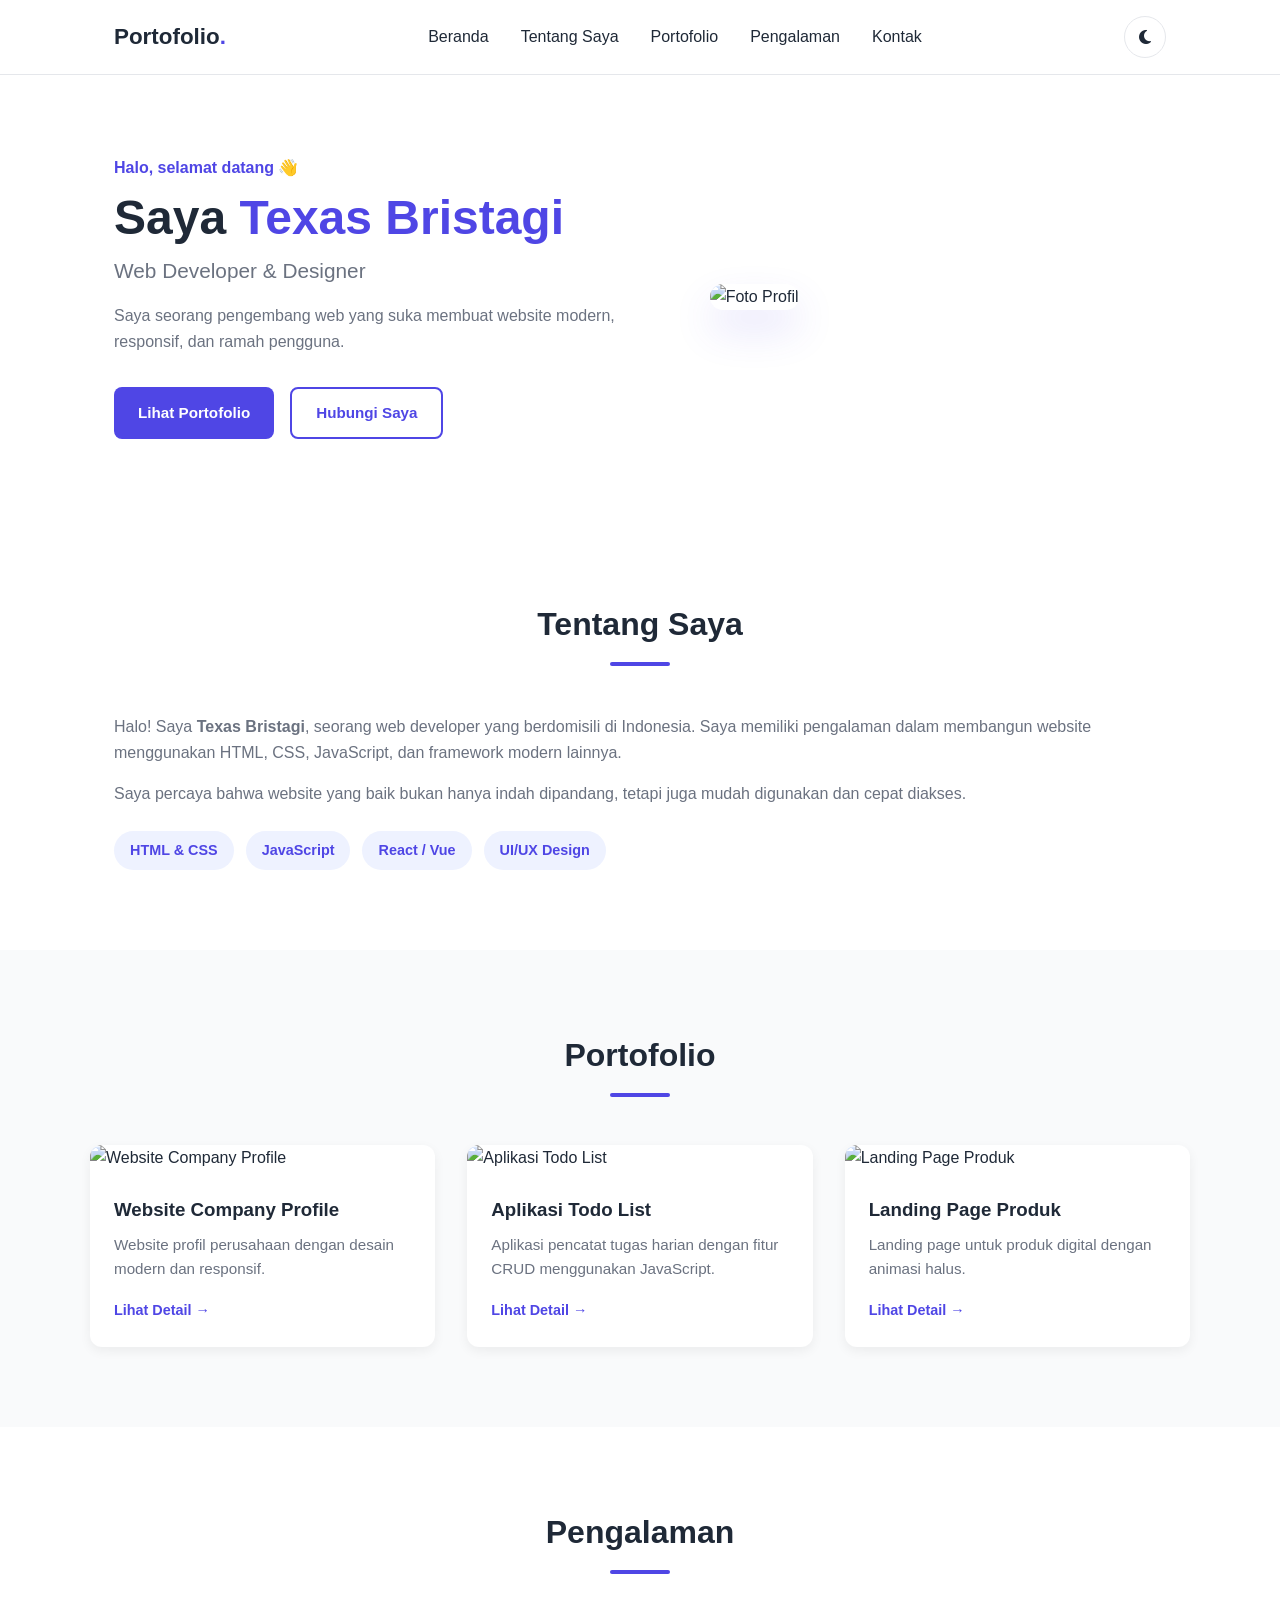
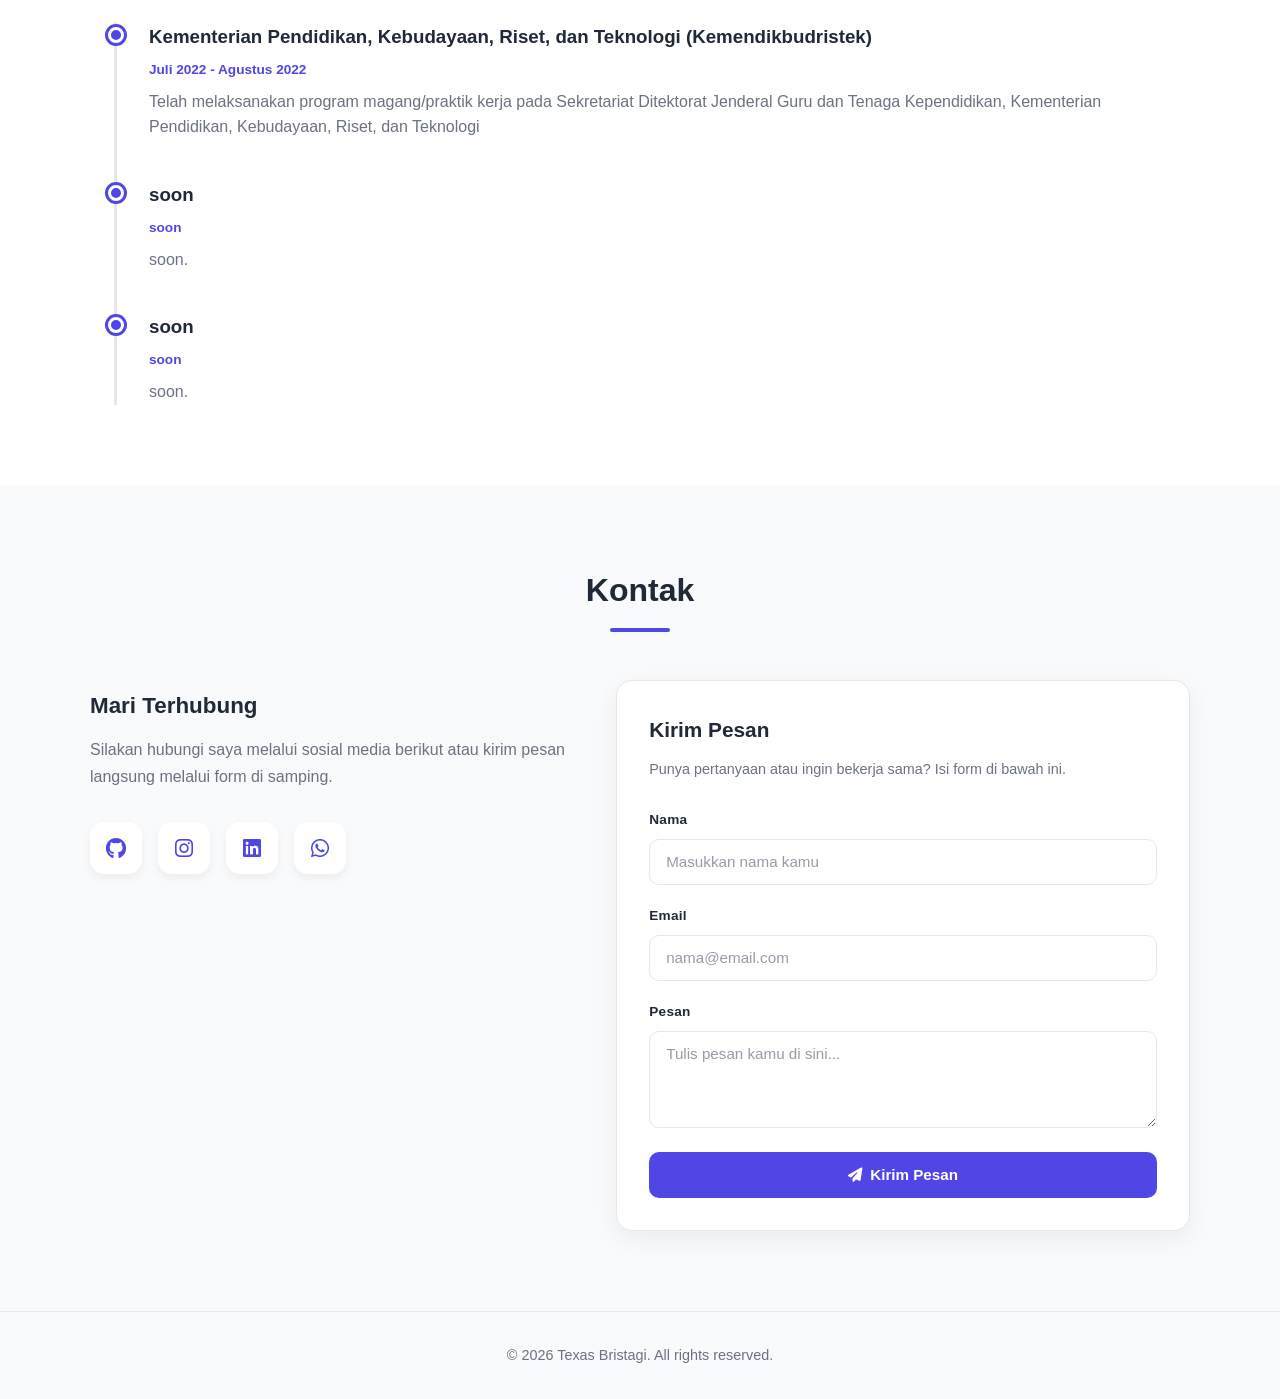
==== index.html @ 82a9ba6b "Add files via upload" ====
<!DOCTYPE html>
<html lang="id">
<head>
  <meta charset="UTF-8" />
  <meta name="viewport" content="width=device-width, initial-scale=1.0, maximum-scale=5.0" />
  <meta name="theme-color" content="#4f46e5" />
  <meta name="description" content="Portofolio pribadi - Web Developer & Designer" />
  <meta name="author" content="Texas Bristagi" />

  <!-- Paksa scroll ke atas sebelum halaman dirender -->
  <script>
    if ('scrollRestoration' in history) {
      history.scrollRestoration = 'manual';
    }
    window.scrollTo(0, 0);
  </script>

  <title>Portofolio | Texas Bristagi</title>
  <link rel="stylesheet" href="style.css" />
  <link rel="stylesheet" href="https://cdnjs.cloudflare.com/ajax/libs/font-awesome/6.4.0/css/all.min.css" />
</head>

  <!-- ============================================
       STYLESHEET & ICONS
       ============================================ -->
  <link rel="stylesheet" href="style.css" />
  <link rel="stylesheet" href="https://cdnjs.cloudflare.com/ajax/libs/font-awesome/6.4.0/css/all.min.css" />
</head>

<body>

  <!-- ============================================
       NAVBAR
       ============================================ -->
  <header>
    <nav class="navbar">
      <div class="logo">Portofolio<span>.</span></div>

      <ul class="nav-links" id="navLinks">
        <li><a href="#beranda">Beranda</a></li>
        <li><a href="#tentang">Tentang Saya</a></li>
        <li><a href="#portofolio">Portofolio</a></li>
        <li><a href="#pengalaman">Pengalaman</a></li>
        <li><a href="#kontak">Kontak</a></li>
      </ul>

      <div class="nav-actions">
        <button id="themeToggle" class="theme-toggle" aria-label="Ubah tema">
          <i class="fas fa-moon"></i>
        </button>
        <div class="menu-toggle" id="menuToggle" aria-label="Buka menu">
          <i class="fas fa-bars"></i>
        </div>
      </div>
    </nav>
  </header>

  <!-- Overlay untuk menu mobile -->
  <div class="menu-overlay" id="menuOverlay"></div>

  <!-- ============================================
       BERANDA / HERO
       ============================================ -->
  <section id="beranda" class="hero">
    <div class="hero-content">
      <p class="greet">Halo, selamat datang 👋</p>
      <h1>Saya <span>Texas Bristagi</span></h1>
      <h2>Web Developer & Designer</h2>
      <p class="desc">
        Saya seorang pengembang web yang suka membuat website modern, responsif, dan ramah pengguna.
      </p>
      <div class="hero-btns">
        <a href="#portofolio" class="btn primary">Lihat Portofolio</a>
        <a href="#kontak" class="btn outline">Hubungi Saya</a>
      </div>
    </div>

    <div class="hero-img">
      <img src="https://via.placeholder.com/350" alt="Foto Profil" />
    </div>
  </section>

  <!-- ============================================
       TENTANG SAYA
       ============================================ -->
  <section id="tentang" class="section">
    <h2 class="section-title">Tentang Saya</h2>

    <div class="about">
      <div class="about-text">
        <p>
          Halo! Saya <strong>Texas Bristagi</strong>, seorang web developer yang berdomisili di Indonesia.
          Saya memiliki pengalaman dalam membangun website menggunakan HTML, CSS, JavaScript,
          dan framework modern lainnya.
        </p>
        <p>
          Saya percaya bahwa website yang baik bukan hanya indah dipandang, tetapi juga
          mudah digunakan dan cepat diakses.
        </p>

        <ul class="skills">
          <li>HTML & CSS</li>
          <li>JavaScript</li>
          <li>React / Vue</li>
          <li>UI/UX Design</li>
        </ul>
      </div>
    </div>
  </section>

  <!-- ============================================
       PORTOFOLIO
       ============================================ -->
  <section id="portofolio" class="section alt-bg">
    <h2 class="section-title">Portofolio</h2>

    <div class="grid">
      <!-- Project 1 -->
      <div class="card">
        <img src="https://via.placeholder.com/400x220" alt="Website Company Profile" />
        <div class="card-body">
          <h3>Website Company Profile</h3>
          <p>Website profil perusahaan dengan desain modern dan responsif.</p>
          <a href="#" class="card-link">Lihat Detail →</a>
        </div>
      </div>

      <!-- Project 2 -->
      <div class="card">
        <img src="https://via.placeholder.com/400x220" alt="Aplikasi Todo List" />
        <div class="card-body">
          <h3>Aplikasi Todo List</h3>
          <p>Aplikasi pencatat tugas harian dengan fitur CRUD menggunakan JavaScript.</p>
          <a href="#" class="card-link">Lihat Detail →</a>
        </div>
      </div>

      <!-- Project 3 -->
      <div class="card">
        <img src="https://via.placeholder.com/400x220" alt="Landing Page Produk" />
        <div class="card-body">
          <h3>Landing Page Produk</h3>
          <p>Landing page untuk produk digital dengan animasi halus.</p>
          <a href="#" class="card-link">Lihat Detail →</a>
        </div>
      </div>
    </div>
  </section>

  <!-- ============================================
       PENGALAMAN
       ============================================ -->
  <section id="pengalaman" class="section">
    <h2 class="section-title">Pengalaman</h2>

    <div class="timeline">
      <!-- Item 1 -->
      <div class="timeline-item">
        <div class="timeline-dot"></div>
        <div class="timeline-content">
          <h3>Kementerian Pendidikan, Kebudayaan, Riset, dan Teknologi (Kemendikbudristek)</h3>
          <span class="date">Juli 2022 - Agustus 2022</span>
          <p>Telah melaksanakan program magang/praktik kerja pada Sekretariat Ditektorat Jenderal Guru dan Tenaga Kependidikan, 
            Kementerian Pendidikan, Kebudayaan, Riset, dan Teknologi</p>
        </div>
      </div>

      <!-- Item 2 -->
      <div class="timeline-item">
        <div class="timeline-dot"></div>
        <div class="timeline-content">
          <h3>soon</h3>
          <span class="date">soon</span>
          <p>soon.</p>
        </div>
      </div>

      <!-- Item 3 -->
      <div class="timeline-item">
        <div class="timeline-dot"></div>
        <div class="timeline-content">
          <h3>soon</h3>
          <span class="date">soon</span>
          <p>soon.</p>
        </div>
      </div>
    </div>
  </section>

  <!-- ============================================
       KONTAK
       ============================================ -->
  <section id="kontak" class="section alt-bg">
    <h2 class="section-title">Kontak</h2>

    <div class="contact-wrapper">
      <!-- Info Sosial Media -->
      <div class="contact-info">
        <h3 class="contact-subtitle">Mari Terhubung</h3>
        <p class="contact-desc">
          Silakan hubungi saya melalui sosial media berikut atau kirim pesan langsung
          melalui form di samping.
        </p>

        <div class="socials">
          <!-- GitHub -->
          <a href="https://github.com/texasbristagi"
             target="_blank"
             rel="noopener noreferrer"
             aria-label="GitHub"
             data-tooltip="GitHub">
            <i class="fab fa-github"></i>
          </a>

          <!-- Instagram -->
          <a href="https://instagram.com/texasbrstgi"
             target="_blank"
             rel="noopener noreferrer"
             aria-label="Instagram"
             data-tooltip="Instagram">
            <i class="fab fa-instagram"></i>
          </a>

          <!-- LinkedIn -->
          <a href="https://linkedin.com/in/texas bristagi"
             target="_blank"
             rel="noopener noreferrer"
             aria-label="LinkedIn"
             data-tooltip="LinkedIn">
            <i class="fab fa-linkedin"></i>
          </a>

          <!-- WhatsApp -->
          <a href="https://wa.me/6281517182024"
             target="_blank"
             rel="noopener noreferrer"
             aria-label="WhatsApp"
             data-tooltip="WhatsApp">
            <i class="fab fa-whatsapp"></i>
          </a>
        </div>
      </div>

      <!-- Form Kirim Pesan -->
      <form class="contact-form" onsubmit="return kirimPesan(event)">
        <h3 class="form-title">Kirim Pesan</h3>
        <p class="form-desc">Punya pertanyaan atau ingin bekerja sama? Isi form di bawah ini.</p>

        <div class="form-group">
          <label for="nama">Nama</label>
          <input type="text" id="nama" placeholder="Masukkan nama kamu" required />
        </div>

        <div class="form-group">
          <label for="email">Email</label>
          <input type="email" id="email" placeholder="nama@email.com" required />
        </div>

        <div class="form-group">
          <label for="pesan">Pesan</label>
          <textarea id="pesan" rows="4" placeholder="Tulis pesan kamu di sini..." required></textarea>
        </div>

        <button type="submit" class="btn primary btn-submit">
          <i class="fas fa-paper-plane"></i> Kirim Pesan
        </button>
      </form>
    </div>
  </section>

  <!-- ============================================
       FOOTER
       ============================================ -->
  <footer>
    <p>© <span id="year"></span> Texas Bristagi. All rights reserved.</p>
  </footer>

  <!-- ============================================
       SCRIPT
       ============================================ -->
  <script src="script.js"></script>

</body>
</html>
---- style.css ----
/* ============================================
   RESET & VARIABLES
   ============================================ */
* {
  margin: 0;
  padding: 0;
  box-sizing: border-box;
  font-family: 'Segoe UI', Tahoma, sans-serif;
}

/* === Light Mode (Default) === */
:root {
  --primary: #4f46e5;
  --primary-dark: #4338ca;
  --text: #1f2937;
  --text-light: #6b7280;
  --bg: #ffffff;
  --bg-alt: #f9fafb;
  --card-bg: #ffffff;
  --border: #e5e7eb;
  --shadow: rgba(0, 0, 0, 0.06);
  --navbar-bg: rgba(255, 255, 255, 0.95);
  --skill-bg: #eef2ff;
}

/* === Dark Mode === */
body.dark {
  --primary: #818cf8;
  --primary-dark: #6366f1;
  --text: #e5e7eb;
  --text-light: #9ca3af;
  --bg: #0f172a;
  --bg-alt: #1e293b;
  --card-bg: #1e293b;
  --border: #334155;
  --shadow: rgba(0, 0, 0, 0.4);
  --navbar-bg: rgba(15, 23, 42, 0.95);
  --skill-bg: #312e81;
}

html { scroll-behavior: smooth; }

body {
  color: var(--text);
  background: var(--bg);
  line-height: 1.6;
  overflow-x: hidden;
  transition: background 0.4s ease, color 0.4s ease;
}

/* ============================================
   NAVBAR
   ============================================ */
header {
  position: sticky;
  top: 0;
  background: var(--navbar-bg);
  backdrop-filter: blur(10px);
  -webkit-backdrop-filter: blur(10px);
  border-bottom: 1px solid var(--border);
  z-index: 100;
  transition: background 0.4s ease, border-color 0.4s ease;
}

.navbar {
  max-width: 1100px;
  margin: auto;
  padding: 1rem 1.5rem;
  display: flex;
  justify-content: space-between;
  align-items: center;
}

.logo {
  font-size: 1.4rem;
  font-weight: 700;
  color: var(--text);
}

.logo span { color: var(--primary); }

.nav-links {
  list-style: none;
  display: flex;
  gap: 2rem;
}

.nav-links a {
  text-decoration: none;
  color: var(--text);
  font-weight: 500;
  transition: color 0.3s;
}

.nav-links a:hover { color: var(--primary); }

/* Nav Actions */
.nav-actions {
  display: flex;
  align-items: center;
  gap: 0.75rem;
}

.theme-toggle {
  width: 42px;
  height: 42px;
  border-radius: 50%;
  border: 1px solid var(--border);
  background: var(--card-bg);
  color: var(--text);
  font-size: 1rem;
  cursor: pointer;
  display: flex;
  align-items: center;
  justify-content: center;
  transition: all 0.3s ease;
}

.theme-toggle:hover {
  background: var(--primary);
  color: #fff;
  transform: rotate(20deg) scale(1.05);
  border-color: var(--primary);
}

.menu-toggle {
  display: none;
  font-size: 1.4rem;
  cursor: pointer;
  color: var(--text);
}

/* Overlay (muncul di mobile) */
.menu-overlay {
  display: none;
}

/* ============================================
   HERO / BERANDA
   ============================================ */
.hero {
  max-width: 1100px;
  margin: auto;
  padding: 5rem 1.5rem;
  display: grid;
  grid-template-columns: 1.2fr 1fr;
  gap: 3rem;
  align-items: center;
}

.greet {
  color: var(--primary);
  font-weight: 600;
  margin-bottom: 0.5rem;
}

.hero h1 {
  font-size: 3rem;
  line-height: 1.2;
  margin-bottom: 0.5rem;
  color: var(--text);
}

.hero h1 span { color: var(--primary); }

.hero h2 {
  font-size: 1.3rem;
  color: var(--text-light);
  font-weight: 500;
  margin-bottom: 1rem;
}

.desc {
  color: var(--text-light);
  margin-bottom: 2rem;
}

.hero-btns {
  display: flex;
  gap: 1rem;
  flex-wrap: wrap;
}

.btn {
  padding: 0.75rem 1.5rem;
  border-radius: 8px;
  text-decoration: none;
  font-weight: 600;
  transition: all 0.3s;
  border: none;
  cursor: pointer;
  font-size: 0.95rem;
  display: inline-flex;
  align-items: center;
  justify-content: center;
  gap: 0.5rem;
}

.btn.primary {
  background: var(--primary);
  color: white;
}

.btn.primary:hover {
  background: var(--primary-dark);
  transform: translateY(-2px);
}

.btn.outline {
  border: 2px solid var(--primary);
  color: var(--primary);
  background: transparent;
}

.btn.outline:hover {
  background: var(--primary);
  color: white;
}

.hero-img img {
  width: 100%;
  border-radius: 16px;
  box-shadow: 0 20px 40px rgba(79, 70, 229, 0.15);
}

/* ============================================
   SECTIONS (Umum)
   ============================================ */
.section {
  max-width: 1100px;
  margin: auto;
  padding: 5rem 1.5rem;
  transition: background 0.4s ease;
}

.section.alt-bg {
  background: var(--bg-alt);
  max-width: 100%;
}

.section.alt-bg > * {
  max-width: 1100px;
  margin-left: auto;
  margin-right: auto;
}

.section-title {
  text-align: center;
  font-size: 2rem;
  margin-bottom: 3rem;
  color: var(--text);
  position: relative;
}

.section-title::after {
  content: '';
  display: block;
  width: 60px;
  height: 4px;
  background: var(--primary);
  margin: 0.75rem auto 0;
  border-radius: 2px;
}

/* ============================================
   TENTANG SAYA
   ============================================ */
.about-text p {
  margin-bottom: 1rem;
  color: var(--text-light);
}

.skills {
  list-style: none;
  display: flex;
  flex-wrap: wrap;
  gap: 0.75rem;
  margin-top: 1.5rem;
}

.skills li {
  background: var(--skill-bg);
  color: var(--primary);
  padding: 0.5rem 1rem;
  border-radius: 20px;
  font-size: 0.9rem;
  font-weight: 600;
  transition: background 0.4s ease, color 0.4s ease;
}

/* ============================================
   PORTOFOLIO
   ============================================ */
.grid {
  display: grid;
  grid-template-columns: repeat(auto-fit, minmax(280px, 1fr));
  gap: 2rem;
}

.card {
  background: var(--card-bg);
  border-radius: 12px;
  overflow: hidden;
  box-shadow: 0 4px 12px var(--shadow);
  transition: transform 0.3s, box-shadow 0.3s, background 0.4s ease;
}

.card:hover {
  transform: translateY(-6px);
  box-shadow: 0 15px 30px var(--shadow);
}

.card img { width: 100%; display: block; }

.card-body { padding: 1.5rem; }

.card-body h3 {
  margin-bottom: 0.5rem;
  color: var(--text);
}

.card-body p {
  color: var(--text-light);
  font-size: 0.95rem;
  margin-bottom: 1rem;
}

.card-link {
  color: var(--primary);
  text-decoration: none;
  font-weight: 600;
  font-size: 0.9rem;
}

.card-link:hover { text-decoration: underline; }

/* ============================================
   PENGALAMAN (Timeline)
   ============================================ */
.timeline {
  position: relative;
  padding-left: 2rem;
  border-left: 3px solid var(--border);
  transition: border-color 0.4s ease;
}

.timeline-item {
  position: relative;
  padding-bottom: 2.5rem;
}

.timeline-item:last-child { padding-bottom: 0; }

.timeline-dot {
  position: absolute;
  left: -2.55rem;
  top: 0.3rem;
  width: 16px;
  height: 16px;
  background: var(--primary);
  border-radius: 50%;
  border: 3px solid var(--bg);
  box-shadow: 0 0 0 3px var(--primary);
  transition: border-color 0.4s ease;
}

.timeline-content h3 {
  margin-bottom: 0.25rem;
  color: var(--text);
}

.date {
  display: inline-block;
  font-size: 0.85rem;
  color: var(--primary);
  font-weight: 600;
  margin-bottom: 0.5rem;
}

.timeline-content p { color: var(--text-light); }

/* ============================================
   KONTAK
   ============================================ */
.contact-wrapper {
  display: grid;
  grid-template-columns: 1fr 1.2fr;
  gap: 3rem;
  align-items: start;
}

.contact-info { padding-top: 0.5rem; }

.contact-subtitle {
  font-size: 1.4rem;
  margin-bottom: 0.75rem;
  color: var(--text);
}

.contact-desc {
  color: var(--text-light);
  margin-bottom: 2rem;
  line-height: 1.7;
}

/* === Sosial Media Buttons === */
.socials {
  display: flex;
  gap: 1rem;
  flex-wrap: wrap;
}

.socials a {
  width: 52px;
  height: 52px;
  display: flex;
  align-items: center;
  justify-content: center;
  border-radius: 14px;
  background: var(--card-bg);
  color: var(--primary);
  font-size: 1.3rem;
  text-decoration: none;
  box-shadow: 0 4px 10px var(--shadow);
  transition: all 0.3s ease;
  position: relative;
}

.socials a:hover {
  transform: translateY(-6px);
  color: white;
  box-shadow: 0 12px 24px var(--shadow);
}

/* Warna hover per platform */
.socials a[data-tooltip="GitHub"]:hover    { background: #181717; }
.socials a[data-tooltip="Instagram"]:hover { background: linear-gradient(45deg, #f09433, #e6683c, #dc2743, #cc2366, #bc1888); }
.socials a[data-tooltip="LinkedIn"]:hover  { background: #0a66c2; }
.socials a[data-tooltip="WhatsApp"]:hover  { background: #25d366; }

/* Tooltip Popup */
.socials a::before {
  content: attr(data-tooltip);
  position: absolute;
  bottom: calc(100% + 12px);
  left: 50%;
  transform: translateX(-50%) translateY(6px);
  background: var(--text);
  color: var(--bg);
  padding: 6px 14px;
  border-radius: 8px;
  font-size: 0.8rem;
  font-weight: 600;
  white-space: nowrap;
  opacity: 0;
  pointer-events: none;
  transition: opacity 0.25s ease, transform 0.25s ease;
  box-shadow: 0 6px 16px rgba(0, 0, 0, 0.2);
}

.socials a::after {
  content: '';
  position: absolute;
  bottom: calc(100% + 6px);
  left: 50%;
  transform: translateX(-50%) translateY(6px);
  width: 0;
  height: 0;
  border-left: 6px solid transparent;
  border-right: 6px solid transparent;
  border-top: 6px solid var(--text);
  opacity: 0;
  pointer-events: none;
  transition: opacity 0.25s ease, transform 0.25s ease;
}

.socials a:hover::before,
.socials a:hover::after {
  opacity: 1;
  transform: translateX(-50%) translateY(0);
}

/* === Form Kontak === */
.contact-form {
  background: var(--card-bg);
  padding: 2rem;
  border-radius: 16px;
  box-shadow: 0 8px 24px var(--shadow);
  border: 1px solid var(--border);
  display: flex;
  flex-direction: column;
  gap: 1.25rem;
  transition: background 0.4s ease, border-color 0.4s ease;
}

.form-title {
  font-size: 1.3rem;
  color: var(--text);
  margin-bottom: -0.5rem;
}

.form-desc {
  font-size: 0.9rem;
  color: var(--text-light);
  margin-bottom: 0.5rem;
  line-height: 1.6;
}

.form-group {
  display: flex;
  flex-direction: column;
  gap: 0.5rem;
}

.form-group label {
  font-size: 0.85rem;
  font-weight: 600;
  color: var(--text);
  letter-spacing: 0.3px;
}

.contact-form input,
.contact-form textarea {
  padding: 0.85rem 1rem;
  border: 1.5px solid var(--border);
  border-radius: 10px;
  font-size: 0.95rem;
  outline: none;
  font-family: inherit;
  background: var(--bg);
  color: var(--text);
  transition: border-color 0.3s, box-shadow 0.3s, background 0.4s ease, color 0.4s ease;
  resize: vertical;
}

.contact-form input::placeholder,
.contact-form textarea::placeholder {
  color: var(--text-light);
  opacity: 0.7;
}

.contact-form input:focus,
.contact-form textarea:focus {
  border-color: var(--primary);
  box-shadow: 0 0 0 4px rgba(79, 70, 229, 0.12);
}

.btn-submit {
  display: inline-flex;
  align-items: center;
  justify-content: center;
  gap: 0.5rem;
  padding: 0.9rem 1.5rem;
  font-size: 0.95rem;
  border-radius: 10px;
  margin-top: 0.25rem;
}

.btn-submit i {
  font-size: 0.9rem;
  transition: transform 0.3s ease;
}

.btn-submit:hover i {
  transform: translateX(4px) rotate(15deg);
}

/* ============================================
   FOOTER
   ============================================ */
footer {
  text-align: center;
  padding: 2rem 1rem;
  background: var(--bg-alt);
  color: var(--text-light);
  font-size: 0.9rem;
  border-top: 1px solid var(--border);
  transition: background 0.4s ease, color 0.4s ease;
}

/* ============================================
   RESPONSIVE — Tablet (<= 992px)
   ============================================ */
@media (max-width: 992px) {
  .hero {
    grid-template-columns: 1fr;
    text-align: center;
    gap: 2.5rem;
    padding: 4rem 1.5rem;
  }

  .hero-img {
    order: -1;
    max-width: 320px;
    margin: 0 auto;
  }

  .hero-btns { justify-content: center; }

  .hero h1 { font-size: 2.5rem; }

  .contact-wrapper {
    grid-template-columns: 1fr;
    gap: 2.5rem;
  }
}

/* ============================================
   RESPONSIVE — Mobile (<= 768px)
   ============================================ */
@media (max-width: 768px) {
  /* === NAVBAR === */
  .navbar { padding: 0.85rem 1.2rem; }

  .logo { font-size: 1.2rem; }

  .menu-toggle {
    display: flex;
    align-items: center;
    justify-content: center;
    width: 42px;
    height: 42px;
    border-radius: 10px;
    background: var(--card-bg);
    border: 1px solid var(--border);
    font-size: 1.15rem;
    transition: background 0.3s, transform 0.3s;
  }

  .menu-toggle:active { transform: scale(0.92); }

  .nav-links {
    position: fixed;
    top: 0;
    right: -100%;
    width: 75%;
    max-width: 300px;
    height: 100vh;
    background: var(--bg);
    flex-direction: column;
    padding: 5rem 1.8rem 2rem;
    gap: 1.5rem;
    border-left: 1px solid var(--border);
    box-shadow: -8px 0 24px rgba(0, 0, 0, 0.15);
    transition: right 0.35s ease;
    z-index: 200;
  }

  .nav-links.active { right: 0; }

  .nav-links a {
    font-size: 1.05rem;
    padding: 0.5rem 0;
    display: block;
    border-bottom: 1px solid var(--border);
  }

  .nav-links li:last-child a { border-bottom: none; }

  /* Overlay */
  .menu-overlay {
    display: block;
    position: fixed;
    inset: 0;
    background: rgba(0, 0, 0, 0.5);
    opacity: 0;
    visibility: hidden;
    transition: opacity 0.35s ease, visibility 0.35s ease;
    z-index: 150;
  }

  .menu-overlay.active {
    opacity: 1;
    visibility: visible;
  }

  .theme-toggle {
    width: 42px;
    height: 42px;
  }

  /* === HERO === */
  .hero {
    padding: 3rem 1.2rem;
    gap: 2rem;
  }

  .hero h1 {
    font-size: 2rem;
    line-height: 1.25;
  }

  .hero h2 { font-size: 1.05rem; }
  .greet { font-size: 0.9rem; }
  .desc { font-size: 0.95rem; }

  .hero-btns {
    flex-direction: column;
    width: 100%;
  }

  .hero-btns .btn {
    width: 100%;
    text-align: center;
  }

  .hero-img { max-width: 260px; }

  /* === SECTIONS === */
  .section { padding: 3rem 1.2rem; }

  .section-title {
    font-size: 1.6rem;
    margin-bottom: 2rem;
  }

  .section-title::after {
    width: 50px;
    height: 3px;
  }

  /* === ABOUT === */
  .about-text p { font-size: 0.95rem; }

  .skills li {
    font-size: 0.85rem;
    padding: 0.45rem 0.9rem;
  }

  /* === PORTFOLIO === */
  .grid {
    grid-template-columns: 1fr;
    gap: 1.5rem;
  }

  .card-body { padding: 1.2rem; }
  .card-body h3 { font-size: 1.05rem; }
  .card-body p { font-size: 0.9rem; }

  /* === TIMELINE === */
  .timeline { padding-left: 1.5rem; }

  .timeline-dot {
    left: -2.05rem;
    width: 14px;
    height: 14px;
  }

  .timeline-content h3 { font-size: 1rem; }
  .timeline-content p { font-size: 0.9rem; }

  /* === CONTACT === */
  .contact-subtitle { font-size: 1.2rem; }
  .contact-desc { font-size: 0.9rem; }

  .socials {
    gap: 0.75rem;
    justify-content: flex-start;
  }

  .socials a {
    width: 48px;
    height: 48px;
    font-size: 1.15rem;
    border-radius: 12px;
  }

  .socials a::before {
    font-size: 0.75rem;
    padding: 5px 10px;
  }

  /* Form */
  .contact-form {
    padding: 1.5rem 1.2rem;
    border-radius: 14px;
  }

  .form-title { font-size: 1.15rem; }
  .form-desc { font-size: 0.85rem; }

  .contact-form input,
  .contact-form textarea {
    font-size: 16px; /* Cegah zoom di iOS */
    padding: 0.8rem 0.9rem;
  }

  .btn-submit {
    padding: 0.85rem 1.2rem;
    font-size: 0.9rem;
  }

  /* === FOOTER === */
  footer {
    padding: 1.5rem 1rem;
    font-size: 0.85rem;
  }
}

/* ============================================
   RESPONSIVE — Small Mobile (<= 400px)
   ============================================ */
@media (max-width: 400px) {
  .hero h1 { font-size: 1.7rem; }
  .section-title { font-size: 1.4rem; }
  .logo { font-size: 1.1rem; }

  .socials a {
    width: 44px;
    height: 44px;
    font-size: 1.05rem;
  }

  .contact-form { padding: 1.2rem 1rem; }
}

/* ============================================
   TOUCH DEVICES (Tanpa Hover)
   ============================================ */
@media (hover: none) {
  .card:hover {
    transform: none;
    box-shadow: 0 4px 12px var(--shadow);
  }

  .socials a:hover { transform: none; }

  .socials a:active { transform: scale(0.92); }

  .card:active { transform: scale(0.98); }

  .btn.primary:active { transform: scale(0.96); }

  .theme-toggle:hover {
    transform: none;
    background: var(--card-bg);
    color: var(--text);
  }

  .theme-toggle:active {
    background: var(--primary);
    color: #fff;
    transform: scale(0.92);
  }
}
---- style.css ----
/* ============================================
   RESET & VARIABLES
   ============================================ */
* {
  margin: 0;
  padding: 0;
  box-sizing: border-box;
  font-family: 'Segoe UI', Tahoma, sans-serif;
}

/* === Light Mode (Default) === */
:root {
  --primary: #4f46e5;
  --primary-dark: #4338ca;
  --text: #1f2937;
  --text-light: #6b7280;
  --bg: #ffffff;
  --bg-alt: #f9fafb;
  --card-bg: #ffffff;
  --border: #e5e7eb;
  --shadow: rgba(0, 0, 0, 0.06);
  --navbar-bg: rgba(255, 255, 255, 0.95);
  --skill-bg: #eef2ff;
}

/* === Dark Mode === */
body.dark {
  --primary: #818cf8;
  --primary-dark: #6366f1;
  --text: #e5e7eb;
  --text-light: #9ca3af;
  --bg: #0f172a;
  --bg-alt: #1e293b;
  --card-bg: #1e293b;
  --border: #334155;
  --shadow: rgba(0, 0, 0, 0.4);
  --navbar-bg: rgba(15, 23, 42, 0.95);
  --skill-bg: #312e81;
}

html { scroll-behavior: smooth; }

body {
  color: var(--text);
  background: var(--bg);
  line-height: 1.6;
  overflow-x: hidden;
  transition: background 0.4s ease, color 0.4s ease;
}

/* ============================================
   NAVBAR
   ============================================ */
header {
  position: sticky;
  top: 0;
  background: var(--navbar-bg);
  backdrop-filter: blur(10px);
  -webkit-backdrop-filter: blur(10px);
  border-bottom: 1px solid var(--border);
  z-index: 100;
  transition: background 0.4s ease, border-color 0.4s ease;
}

.navbar {
  max-width: 1100px;
  margin: auto;
  padding: 1rem 1.5rem;
  display: flex;
  justify-content: space-between;
  align-items: center;
}

.logo {
  font-size: 1.4rem;
  font-weight: 700;
  color: var(--text);
}

.logo span { color: var(--primary); }

.nav-links {
  list-style: none;
  display: flex;
  gap: 2rem;
}

.nav-links a {
  text-decoration: none;
  color: var(--text);
  font-weight: 500;
  transition: color 0.3s;
}

.nav-links a:hover { color: var(--primary); }

/* Nav Actions */
.nav-actions {
  display: flex;
  align-items: center;
  gap: 0.75rem;
}

.theme-toggle {
  width: 42px;
  height: 42px;
  border-radius: 50%;
  border: 1px solid var(--border);
  background: var(--card-bg);
  color: var(--text);
  font-size: 1rem;
  cursor: pointer;
  display: flex;
  align-items: center;
  justify-content: center;
  transition: all 0.3s ease;
}

.theme-toggle:hover {
  background: var(--primary);
  color: #fff;
  transform: rotate(20deg) scale(1.05);
  border-color: var(--primary);
}

.menu-toggle {
  display: none;
  font-size: 1.4rem;
  cursor: pointer;
  color: var(--text);
}

/* Overlay (muncul di mobile) */
.menu-overlay {
  display: none;
}

/* ============================================
   HERO / BERANDA
   ============================================ */
.hero {
  max-width: 1100px;
  margin: auto;
  padding: 5rem 1.5rem;
  display: grid;
  grid-template-columns: 1.2fr 1fr;
  gap: 3rem;
  align-items: center;
}

.greet {
  color: var(--primary);
  font-weight: 600;
  margin-bottom: 0.5rem;
}

.hero h1 {
  font-size: 3rem;
  line-height: 1.2;
  margin-bottom: 0.5rem;
  color: var(--text);
}

.hero h1 span { color: var(--primary); }

.hero h2 {
  font-size: 1.3rem;
  color: var(--text-light);
  font-weight: 500;
  margin-bottom: 1rem;
}

.desc {
  color: var(--text-light);
  margin-bottom: 2rem;
}

.hero-btns {
  display: flex;
  gap: 1rem;
  flex-wrap: wrap;
}

.btn {
  padding: 0.75rem 1.5rem;
  border-radius: 8px;
  text-decoration: none;
  font-weight: 600;
  transition: all 0.3s;
  border: none;
  cursor: pointer;
  font-size: 0.95rem;
  display: inline-flex;
  align-items: center;
  justify-content: center;
  gap: 0.5rem;
}

.btn.primary {
  background: var(--primary);
  color: white;
}

.btn.primary:hover {
  background: var(--primary-dark);
  transform: translateY(-2px);
}

.btn.outline {
  border: 2px solid var(--primary);
  color: var(--primary);
  background: transparent;
}

.btn.outline:hover {
  background: var(--primary);
  color: white;
}

.hero-img img {
  width: 100%;
  border-radius: 16px;
  box-shadow: 0 20px 40px rgba(79, 70, 229, 0.15);
}

/* ============================================
   SECTIONS (Umum)
   ============================================ */
.section {
  max-width: 1100px;
  margin: auto;
  padding: 5rem 1.5rem;
  transition: background 0.4s ease;
}

.section.alt-bg {
  background: var(--bg-alt);
  max-width: 100%;
}

.section.alt-bg > * {
  max-width: 1100px;
  margin-left: auto;
  margin-right: auto;
}

.section-title {
  text-align: center;
  font-size: 2rem;
  margin-bottom: 3rem;
  color: var(--text);
  position: relative;
}

.section-title::after {
  content: '';
  display: block;
  width: 60px;
  height: 4px;
  background: var(--primary);
  margin: 0.75rem auto 0;
  border-radius: 2px;
}

/* ============================================
   TENTANG SAYA
   ============================================ */
.about-text p {
  margin-bottom: 1rem;
  color: var(--text-light);
}

.skills {
  list-style: none;
  display: flex;
  flex-wrap: wrap;
  gap: 0.75rem;
  margin-top: 1.5rem;
}

.skills li {
  background: var(--skill-bg);
  color: var(--primary);
  padding: 0.5rem 1rem;
  border-radius: 20px;
  font-size: 0.9rem;
  font-weight: 600;
  transition: background 0.4s ease, color 0.4s ease;
}

/* ============================================
   PORTOFOLIO
   ============================================ */
.grid {
  display: grid;
  grid-template-columns: repeat(auto-fit, minmax(280px, 1fr));
  gap: 2rem;
}

.card {
  background: var(--card-bg);
  border-radius: 12px;
  overflow: hidden;
  box-shadow: 0 4px 12px var(--shadow);
  transition: transform 0.3s, box-shadow 0.3s, background 0.4s ease;
}

.card:hover {
  transform: translateY(-6px);
  box-shadow: 0 15px 30px var(--shadow);
}

.card img { width: 100%; display: block; }

.card-body { padding: 1.5rem; }

.card-body h3 {
  margin-bottom: 0.5rem;
  color: var(--text);
}

.card-body p {
  color: var(--text-light);
  font-size: 0.95rem;
  margin-bottom: 1rem;
}

.card-link {
  color: var(--primary);
  text-decoration: none;
  font-weight: 600;
  font-size: 0.9rem;
}

.card-link:hover { text-decoration: underline; }

/* ============================================
   PENGALAMAN (Timeline)
   ============================================ */
.timeline {
  position: relative;
  padding-left: 2rem;
  border-left: 3px solid var(--border);
  transition: border-color 0.4s ease;
}

.timeline-item {
  position: relative;
  padding-bottom: 2.5rem;
}

.timeline-item:last-child { padding-bottom: 0; }

.timeline-dot {
  position: absolute;
  left: -2.55rem;
  top: 0.3rem;
  width: 16px;
  height: 16px;
  background: var(--primary);
  border-radius: 50%;
  border: 3px solid var(--bg);
  box-shadow: 0 0 0 3px var(--primary);
  transition: border-color 0.4s ease;
}

.timeline-content h3 {
  margin-bottom: 0.25rem;
  color: var(--text);
}

.date {
  display: inline-block;
  font-size: 0.85rem;
  color: var(--primary);
  font-weight: 600;
  margin-bottom: 0.5rem;
}

.timeline-content p { color: var(--text-light); }

/* ============================================
   KONTAK
   ============================================ */
.contact-wrapper {
  display: grid;
  grid-template-columns: 1fr 1.2fr;
  gap: 3rem;
  align-items: start;
}

.contact-info { padding-top: 0.5rem; }

.contact-subtitle {
  font-size: 1.4rem;
  margin-bottom: 0.75rem;
  color: var(--text);
}

.contact-desc {
  color: var(--text-light);
  margin-bottom: 2rem;
  line-height: 1.7;
}

/* === Sosial Media Buttons === */
.socials {
  display: flex;
  gap: 1rem;
  flex-wrap: wrap;
}

.socials a {
  width: 52px;
  height: 52px;
  display: flex;
  align-items: center;
  justify-content: center;
  border-radius: 14px;
  background: var(--card-bg);
  color: var(--primary);
  font-size: 1.3rem;
  text-decoration: none;
  box-shadow: 0 4px 10px var(--shadow);
  transition: all 0.3s ease;
  position: relative;
}

.socials a:hover {
  transform: translateY(-6px);
  color: white;
  box-shadow: 0 12px 24px var(--shadow);
}

/* Warna hover per platform */
.socials a[data-tooltip="GitHub"]:hover    { background: #181717; }
.socials a[data-tooltip="Instagram"]:hover { background: linear-gradient(45deg, #f09433, #e6683c, #dc2743, #cc2366, #bc1888); }
.socials a[data-tooltip="LinkedIn"]:hover  { background: #0a66c2; }
.socials a[data-tooltip="WhatsApp"]:hover  { background: #25d366; }

/* Tooltip Popup */
.socials a::before {
  content: attr(data-tooltip);
  position: absolute;
  bottom: calc(100% + 12px);
  left: 50%;
  transform: translateX(-50%) translateY(6px);
  background: var(--text);
  color: var(--bg);
  padding: 6px 14px;
  border-radius: 8px;
  font-size: 0.8rem;
  font-weight: 600;
  white-space: nowrap;
  opacity: 0;
  pointer-events: none;
  transition: opacity 0.25s ease, transform 0.25s ease;
  box-shadow: 0 6px 16px rgba(0, 0, 0, 0.2);
}

.socials a::after {
  content: '';
  position: absolute;
  bottom: calc(100% + 6px);
  left: 50%;
  transform: translateX(-50%) translateY(6px);
  width: 0;
  height: 0;
  border-left: 6px solid transparent;
  border-right: 6px solid transparent;
  border-top: 6px solid var(--text);
  opacity: 0;
  pointer-events: none;
  transition: opacity 0.25s ease, transform 0.25s ease;
}

.socials a:hover::before,
.socials a:hover::after {
  opacity: 1;
  transform: translateX(-50%) translateY(0);
}

/* === Form Kontak === */
.contact-form {
  background: var(--card-bg);
  padding: 2rem;
  border-radius: 16px;
  box-shadow: 0 8px 24px var(--shadow);
  border: 1px solid var(--border);
  display: flex;
  flex-direction: column;
  gap: 1.25rem;
  transition: background 0.4s ease, border-color 0.4s ease;
}

.form-title {
  font-size: 1.3rem;
  color: var(--text);
  margin-bottom: -0.5rem;
}

.form-desc {
  font-size: 0.9rem;
  color: var(--text-light);
  margin-bottom: 0.5rem;
  line-height: 1.6;
}

.form-group {
  display: flex;
  flex-direction: column;
  gap: 0.5rem;
}

.form-group label {
  font-size: 0.85rem;
  font-weight: 600;
  color: var(--text);
  letter-spacing: 0.3px;
}

.contact-form input,
.contact-form textarea {
  padding: 0.85rem 1rem;
  border: 1.5px solid var(--border);
  border-radius: 10px;
  font-size: 0.95rem;
  outline: none;
  font-family: inherit;
  background: var(--bg);
  color: var(--text);
  transition: border-color 0.3s, box-shadow 0.3s, background 0.4s ease, color 0.4s ease;
  resize: vertical;
}

.contact-form input::placeholder,
.contact-form textarea::placeholder {
  color: var(--text-light);
  opacity: 0.7;
}

.contact-form input:focus,
.contact-form textarea:focus {
  border-color: var(--primary);
  box-shadow: 0 0 0 4px rgba(79, 70, 229, 0.12);
}

.btn-submit {
  display: inline-flex;
  align-items: center;
  justify-content: center;
  gap: 0.5rem;
  padding: 0.9rem 1.5rem;
  font-size: 0.95rem;
  border-radius: 10px;
  margin-top: 0.25rem;
}

.btn-submit i {
  font-size: 0.9rem;
  transition: transform 0.3s ease;
}

.btn-submit:hover i {
  transform: translateX(4px) rotate(15deg);
}

/* ============================================
   FOOTER
   ============================================ */
footer {
  text-align: center;
  padding: 2rem 1rem;
  background: var(--bg-alt);
  color: var(--text-light);
  font-size: 0.9rem;
  border-top: 1px solid var(--border);
  transition: background 0.4s ease, color 0.4s ease;
}

/* ============================================
   RESPONSIVE — Tablet (<= 992px)
   ============================================ */
@media (max-width: 992px) {
  .hero {
    grid-template-columns: 1fr;
    text-align: center;
    gap: 2.5rem;
    padding: 4rem 1.5rem;
  }

  .hero-img {
    order: -1;
    max-width: 320px;
    margin: 0 auto;
  }

  .hero-btns { justify-content: center; }

  .hero h1 { font-size: 2.5rem; }

  .contact-wrapper {
    grid-template-columns: 1fr;
    gap: 2.5rem;
  }
}

/* ============================================
   RESPONSIVE — Mobile (<= 768px)
   ============================================ */
@media (max-width: 768px) {
  /* === NAVBAR === */
  .navbar { padding: 0.85rem 1.2rem; }

  .logo { font-size: 1.2rem; }

  .menu-toggle {
    display: flex;
    align-items: center;
    justify-content: center;
    width: 42px;
    height: 42px;
    border-radius: 10px;
    background: var(--card-bg);
    border: 1px solid var(--border);
    font-size: 1.15rem;
    transition: background 0.3s, transform 0.3s;
  }

  .menu-toggle:active { transform: scale(0.92); }

  .nav-links {
    position: fixed;
    top: 0;
    right: -100%;
    width: 75%;
    max-width: 300px;
    height: 100vh;
    background: var(--bg);
    flex-direction: column;
    padding: 5rem 1.8rem 2rem;
    gap: 1.5rem;
    border-left: 1px solid var(--border);
    box-shadow: -8px 0 24px rgba(0, 0, 0, 0.15);
    transition: right 0.35s ease;
    z-index: 200;
  }

  .nav-links.active { right: 0; }

  .nav-links a {
    font-size: 1.05rem;
    padding: 0.5rem 0;
    display: block;
    border-bottom: 1px solid var(--border);
  }

  .nav-links li:last-child a { border-bottom: none; }

  /* Overlay */
  .menu-overlay {
    display: block;
    position: fixed;
    inset: 0;
    background: rgba(0, 0, 0, 0.5);
    opacity: 0;
    visibility: hidden;
    transition: opacity 0.35s ease, visibility 0.35s ease;
    z-index: 150;
  }

  .menu-overlay.active {
    opacity: 1;
    visibility: visible;
  }

  .theme-toggle {
    width: 42px;
    height: 42px;
  }

  /* === HERO === */
  .hero {
    padding: 3rem 1.2rem;
    gap: 2rem;
  }

  .hero h1 {
    font-size: 2rem;
    line-height: 1.25;
  }

  .hero h2 { font-size: 1.05rem; }
  .greet { font-size: 0.9rem; }
  .desc { font-size: 0.95rem; }

  .hero-btns {
    flex-direction: column;
    width: 100%;
  }

  .hero-btns .btn {
    width: 100%;
    text-align: center;
  }

  .hero-img { max-width: 260px; }

  /* === SECTIONS === */
  .section { padding: 3rem 1.2rem; }

  .section-title {
    font-size: 1.6rem;
    margin-bottom: 2rem;
  }

  .section-title::after {
    width: 50px;
    height: 3px;
  }

  /* === ABOUT === */
  .about-text p { font-size: 0.95rem; }

  .skills li {
    font-size: 0.85rem;
    padding: 0.45rem 0.9rem;
  }

  /* === PORTFOLIO === */
  .grid {
    grid-template-columns: 1fr;
    gap: 1.5rem;
  }

  .card-body { padding: 1.2rem; }
  .card-body h3 { font-size: 1.05rem; }
  .card-body p { font-size: 0.9rem; }

  /* === TIMELINE === */
  .timeline { padding-left: 1.5rem; }

  .timeline-dot {
    left: -2.05rem;
    width: 14px;
    height: 14px;
  }

  .timeline-content h3 { font-size: 1rem; }
  .timeline-content p { font-size: 0.9rem; }

  /* === CONTACT === */
  .contact-subtitle { font-size: 1.2rem; }
  .contact-desc { font-size: 0.9rem; }

  .socials {
    gap: 0.75rem;
    justify-content: flex-start;
  }

  .socials a {
    width: 48px;
    height: 48px;
    font-size: 1.15rem;
    border-radius: 12px;
  }

  .socials a::before {
    font-size: 0.75rem;
    padding: 5px 10px;
  }

  /* Form */
  .contact-form {
    padding: 1.5rem 1.2rem;
    border-radius: 14px;
  }

  .form-title { font-size: 1.15rem; }
  .form-desc { font-size: 0.85rem; }

  .contact-form input,
  .contact-form textarea {
    font-size: 16px; /* Cegah zoom di iOS */
    padding: 0.8rem 0.9rem;
  }

  .btn-submit {
    padding: 0.85rem 1.2rem;
    font-size: 0.9rem;
  }

  /* === FOOTER === */
  footer {
    padding: 1.5rem 1rem;
    font-size: 0.85rem;
  }
}

/* ============================================
   RESPONSIVE — Small Mobile (<= 400px)
   ============================================ */
@media (max-width: 400px) {
  .hero h1 { font-size: 1.7rem; }
  .section-title { font-size: 1.4rem; }
  .logo { font-size: 1.1rem; }

  .socials a {
    width: 44px;
    height: 44px;
    font-size: 1.05rem;
  }

  .contact-form { padding: 1.2rem 1rem; }
}

/* ============================================
   TOUCH DEVICES (Tanpa Hover)
   ============================================ */
@media (hover: none) {
  .card:hover {
    transform: none;
    box-shadow: 0 4px 12px var(--shadow);
  }

  .socials a:hover { transform: none; }

  .socials a:active { transform: scale(0.92); }

  .card:active { transform: scale(0.98); }

  .btn.primary:active { transform: scale(0.96); }

  .theme-toggle:hover {
    transform: none;
    background: var(--card-bg);
    color: var(--text);
  }

  .theme-toggle:active {
    background: var(--primary);
    color: #fff;
    transform: scale(0.92);
  }
}
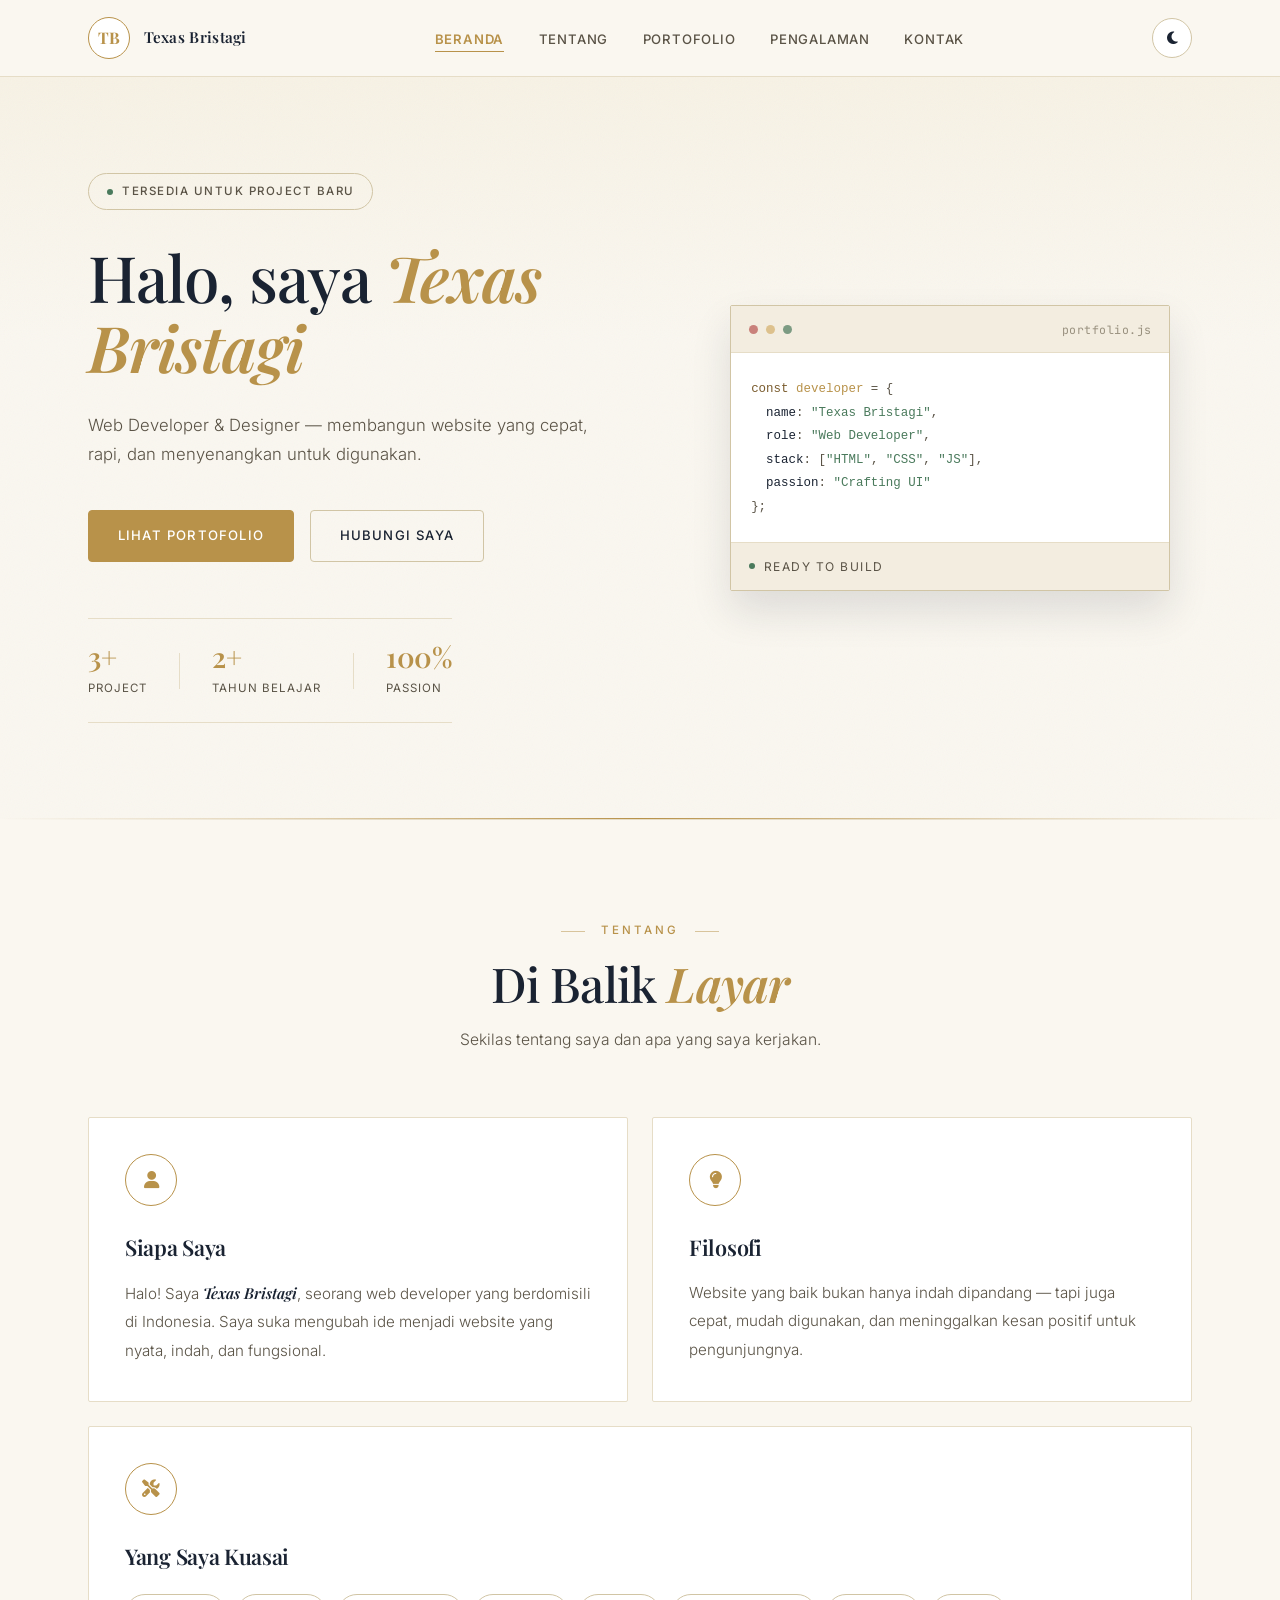
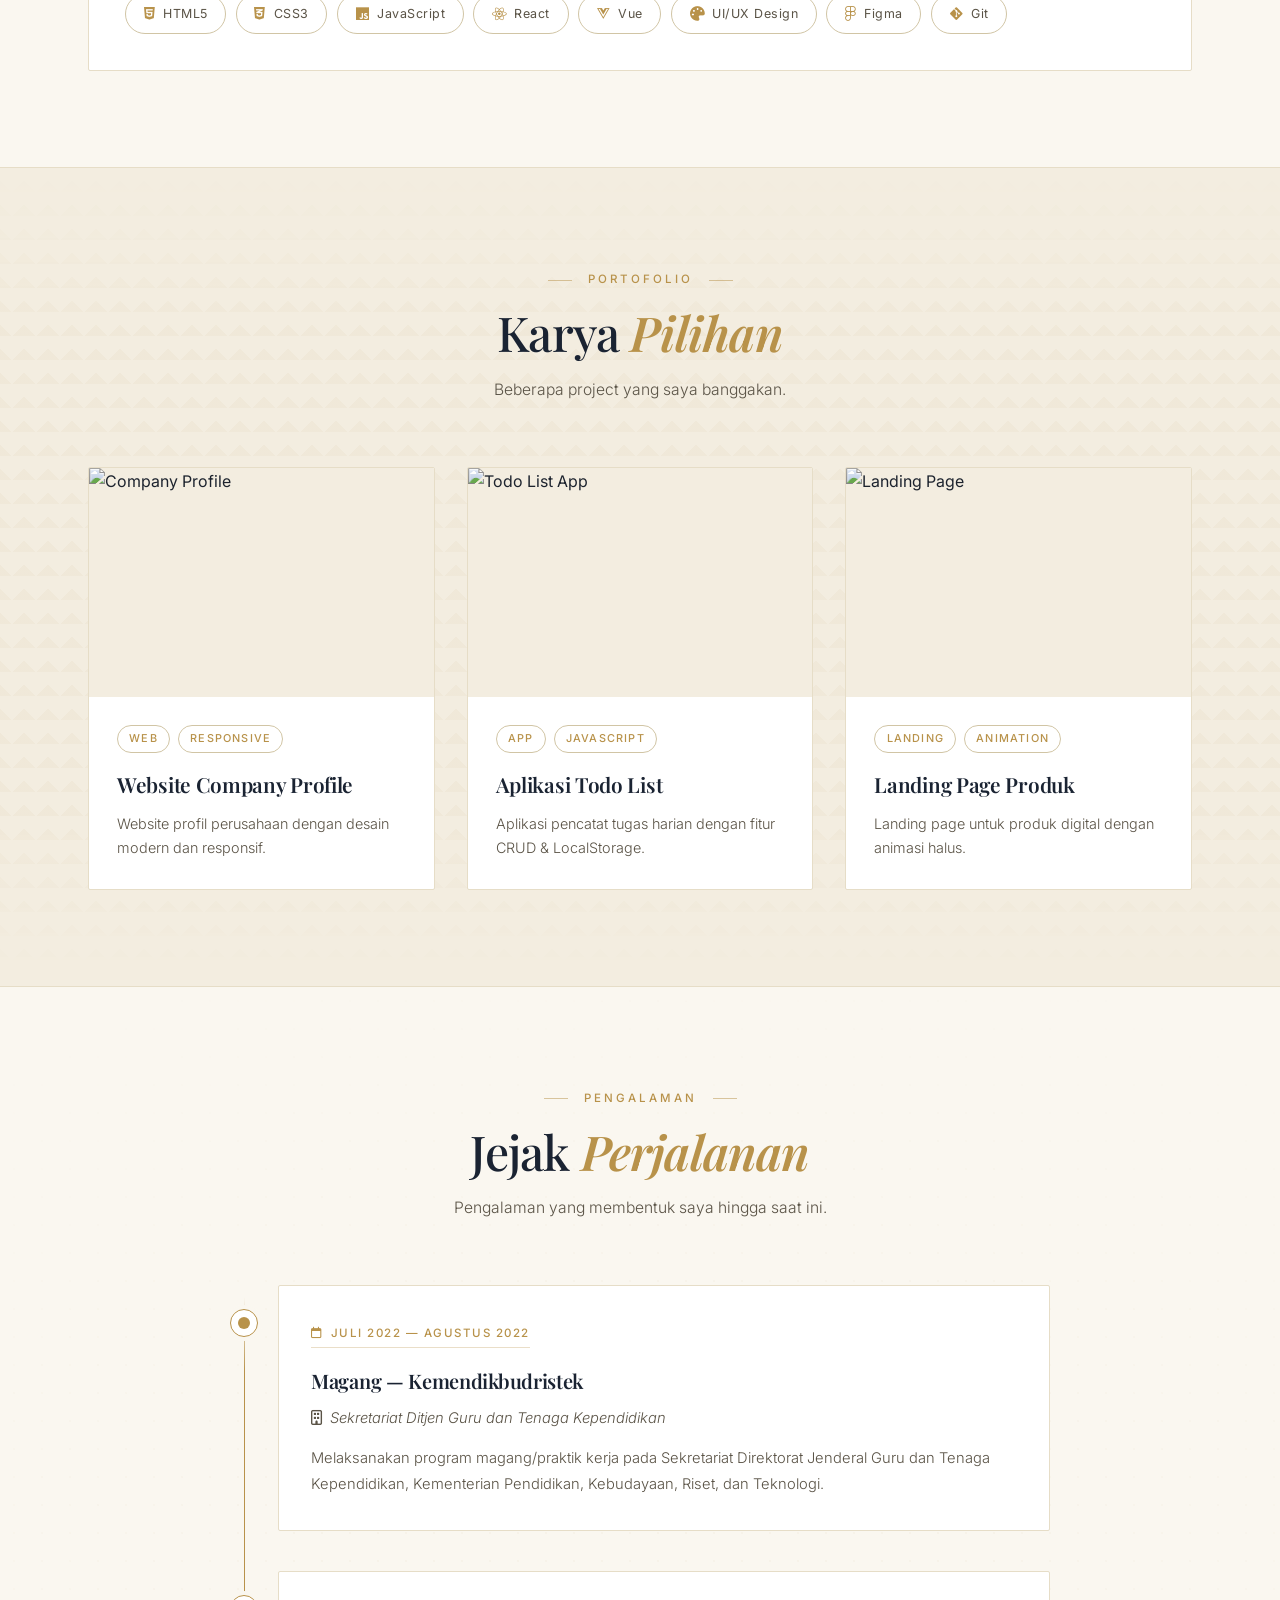
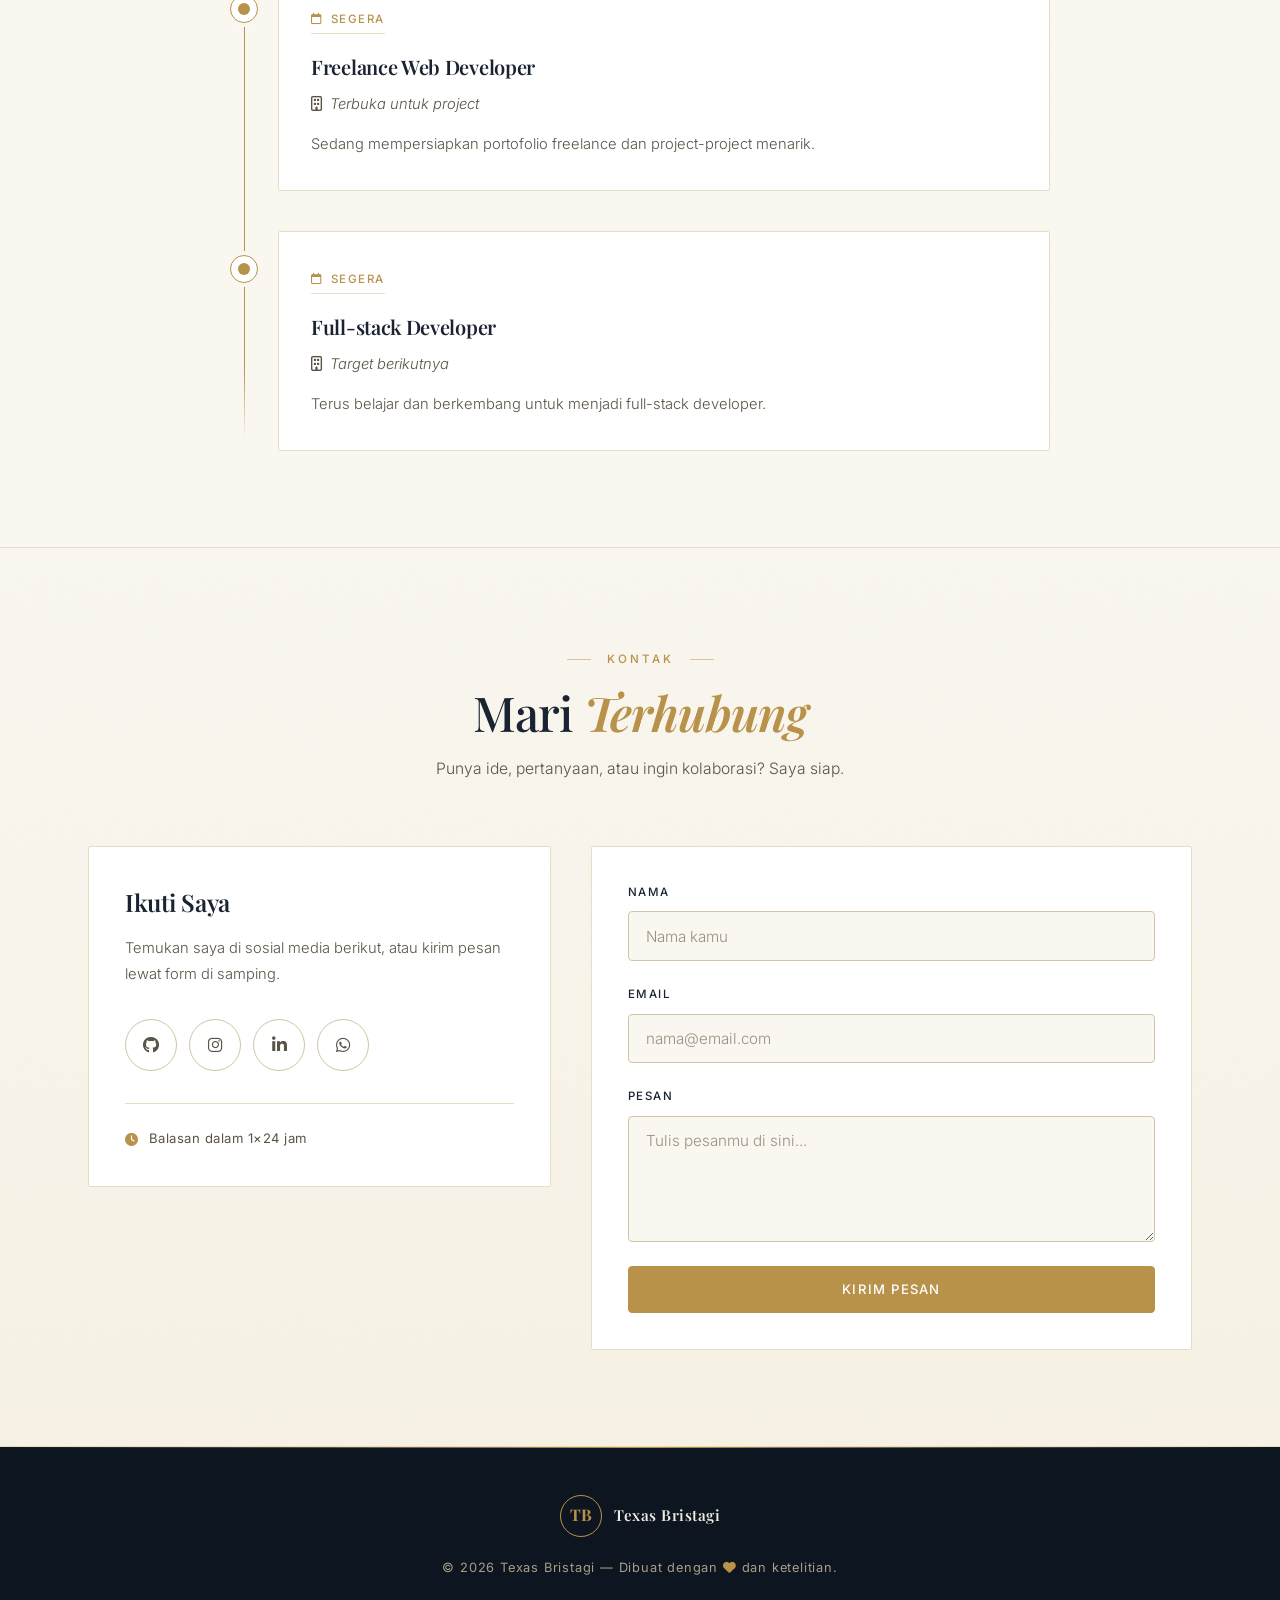
==== commit 0f469689: "Add files via upload" ====
--- a/index.html
+++ b/index.html
@@ -3,281 +3,310 @@
 <head>
   <meta charset="UTF-8" />
   <meta name="viewport" content="width=device-width, initial-scale=1.0, maximum-scale=5.0" />
-  <meta name="theme-color" content="#4f46e5" />
-  <meta name="description" content="Portofolio pribadi - Web Developer & Designer" />
+  <meta name="theme-color" content="#b8924a" />
+  <meta name="description" content="Portofolio Texas Bristagi - Web Developer & Designer" />
   <meta name="author" content="Texas Bristagi" />
 
-  <!-- Paksa scroll ke atas sebelum halaman dirender -->
+  <link rel="icon" href="data:," />
+
   <script>
-    if ('scrollRestoration' in history) {
-      history.scrollRestoration = 'manual';
-    }
-    window.scrollTo(0, 0);
+    if ('scrollRestoration' in history) history.scrollRestoration = 'manual';
   </script>
 
-  <title>Portofolio | Texas Bristagi</title>
+  <title>Texas Bristagi — Web Developer & Designer</title>
+
+  <link rel="preconnect" href="https://fonts.googleapis.com" />
+  <link rel="preconnect" href="https://fonts.gstatic.com" crossorigin />
+  <link rel="preconnect" href="https://cdnjs.cloudflare.com" crossorigin />
+  <link href="https://fonts.googleapis.com/css2?family=Playfair+Display:ital,wght@0,400;0,500;0,600;0,700;1,500;1,600&family=Inter:wght@300;400;500;600;700&family=JetBrains+Mono:wght@500&display=swap" rel="stylesheet" />
   <link rel="stylesheet" href="style.css" />
   <link rel="stylesheet" href="https://cdnjs.cloudflare.com/ajax/libs/font-awesome/6.4.0/css/all.min.css" />
 </head>
 
-  <!-- ============================================
-       STYLESHEET & ICONS
-       ============================================ -->
-  <link rel="stylesheet" href="style.css" />
-  <link rel="stylesheet" href="https://cdnjs.cloudflare.com/ajax/libs/font-awesome/6.4.0/css/all.min.css" />
-</head>
-
 <body>
 
-  <!-- ============================================
-       NAVBAR
-       ============================================ -->
-  <header>
+  <header class="navbar-wrap">
     <nav class="navbar">
-      <div class="logo">Portofolio<span>.</span></div>
+      <a href="#beranda" class="brand">
+        <span class="brand-mark">TB</span>
+        <span class="brand-text">Texas Bristagi</span>
+      </a>
 
       <ul class="nav-links" id="navLinks">
-        <li><a href="#beranda">Beranda</a></li>
-        <li><a href="#tentang">Tentang Saya</a></li>
-        <li><a href="#portofolio">Portofolio</a></li>
-        <li><a href="#pengalaman">Pengalaman</a></li>
-        <li><a href="#kontak">Kontak</a></li>
+        <li><a href="#beranda" class="nav-link">Beranda</a></li>
+        <li><a href="#tentang" class="nav-link">Tentang</a></li>
+        <li><a href="#portofolio" class="nav-link">Portofolio</a></li>
+        <li><a href="#pengalaman" class="nav-link">Pengalaman</a></li>
+        <li><a href="#kontak" class="nav-link">Kontak</a></li>
       </ul>
 
       <div class="nav-actions">
-        <button id="themeToggle" class="theme-toggle" aria-label="Ubah tema">
+        <button id="themeToggle" class="icon-btn" aria-label="Ubah tema">
           <i class="fas fa-moon"></i>
         </button>
-        <div class="menu-toggle" id="menuToggle" aria-label="Buka menu">
+        <button id="menuToggle" class="icon-btn menu-toggle" aria-label="Buka menu">
           <i class="fas fa-bars"></i>
-        </div>
+        </button>
       </div>
     </nav>
   </header>
 
-  <!-- Overlay untuk menu mobile -->
   <div class="menu-overlay" id="menuOverlay"></div>
 
-  <!-- ============================================
-       BERANDA / HERO
-       ============================================ -->
-  <section id="beranda" class="hero">
-    <div class="hero-content">
-      <p class="greet">Halo, selamat datang 👋</p>
-      <h1>Saya <span>Texas Bristagi</span></h1>
-      <h2>Web Developer & Designer</h2>
-      <p class="desc">
-        Saya seorang pengembang web yang suka membuat website modern, responsif, dan ramah pengguna.
+<!-- Background full width -->
+<section id="beranda">
+  <!-- Konten terbatas max-width -->
+  <div class="hero">
+    <div class="hero-inner">
+      <div class="hero-badge">
+        <span class="status-dot"></span>
+        <span>Tersedia untuk project baru</span>
+      </div>
+
+      <h1 class="hero-title">
+        Halo, saya <span class="gradient-text">Texas Bristagi</span>
+      </h1>
+
+      <p class="hero-subtitle">
+        Web Developer & Designer — membangun website yang cepat, rapi,
+        dan menyenangkan untuk digunakan.
       </p>
-      <div class="hero-btns">
-        <a href="#portofolio" class="btn primary">Lihat Portofolio</a>
-        <a href="#kontak" class="btn outline">Hubungi Saya</a>
-      </div>
-    </div>
-
-    <div class="hero-img">
-      <img src="https://via.placeholder.com/350" alt="Foto Profil" />
+
+      <div class="hero-cta">
+        <a href="#portofolio" class="btn btn-primary">
+          Lihat Portofolio
+        </a>
+        <a href="#kontak" class="btn btn-ghost">
+          Hubungi Saya
+        </a>
+      </div>
+
+      <div class="hero-stats">
+        <div class="stat"><span class="stat-value">3+</span><span class="stat-label">Project</span></div>
+        <div class="stat-divider"></div>
+        <div class="stat"><span class="stat-value">2+</span><span class="stat-label">Tahun Belajar</span></div>
+        <div class="stat-divider"></div>
+        <div class="stat"><span class="stat-value">100%</span><span class="stat-label">Passion</span></div>
+      </div>
+    </div>
+
+    <div class="hero-visual">
+      <div class="visual-card">
+        <div class="visual-header">
+          <span class="dot red"></span>
+          <span class="dot yellow"></span>
+          <span class="dot green"></span>
+          <span class="visual-filename">portfolio.js</span>
+        </div>
+        <pre class="visual-code"><code><span class="c-key">const</span> <span class="c-var">developer</span> = {
+  <span class="c-prop">name</span>: <span class="c-str">"Texas Bristagi"</span>,
+  <span class="c-prop">role</span>: <span class="c-str">"Web Developer"</span>,
+  <span class="c-prop">stack</span>: [<span class="c-str">"HTML"</span>, <span class="c-str">"CSS"</span>, <span class="c-str">"JS"</span>],
+  <span class="c-prop">passion</span>: <span class="c-str">"Crafting UI"</span>
+};</code></pre>
+        <div class="visual-footer">
+          <span class="pulse"></span> Ready to build
+        </div>
+      </div>
+    </div>
+  </div>
+</section>
+
+  <section id="tentang" class="section">
+    <div class="container">
+      <div class="section-head">
+        <span class="section-eyebrow">Tentang</span>
+        <h2 class="section-title">Di Balik <span class="gradient-text">Layar</span></h2>
+        <p class="section-sub">Sekilas tentang saya dan apa yang saya kerjakan.</p>
+      </div>
+
+      <div class="about-grid">
+        <div class="about-card">
+          <div class="about-icon"><i class="fas fa-user"></i></div>
+          <h3>Siapa Saya</h3>
+          <p>Halo! Saya <strong>Texas Bristagi</strong>, seorang web developer yang berdomisili di Indonesia. Saya suka mengubah ide menjadi website yang nyata, indah, dan fungsional.</p>
+        </div>
+
+        <div class="about-card">
+          <div class="about-icon"><i class="fas fa-lightbulb"></i></div>
+          <h3>Filosofi</h3>
+          <p>Website yang baik bukan hanya indah dipandang — tapi juga cepat, mudah digunakan, dan meninggalkan kesan positif untuk pengunjungnya.</p>
+        </div>
+
+        <div class="about-card full">
+          <div class="about-icon"><i class="fas fa-tools"></i></div>
+          <h3>Yang Saya Kuasai</h3>
+          <div class="skill-tags">
+            <span class="tag"><i class="fab fa-html5"></i> HTML5</span>
+            <span class="tag"><i class="fab fa-css3-alt"></i> CSS3</span>
+            <span class="tag"><i class="fab fa-js"></i> JavaScript</span>
+            <span class="tag"><i class="fab fa-react"></i> React</span>
+            <span class="tag"><i class="fab fa-vuejs"></i> Vue</span>
+            <span class="tag"><i class="fas fa-palette"></i> UI/UX Design</span>
+            <span class="tag"><i class="fab fa-figma"></i> Figma</span>
+            <span class="tag"><i class="fab fa-git-alt"></i> Git</span>
+          </div>
+        </div>
+      </div>
     </div>
   </section>
 
-  <!-- ============================================
-       TENTANG SAYA
-       ============================================ -->
-  <section id="tentang" class="section">
-    <h2 class="section-title">Tentang Saya</h2>
-
-    <div class="about">
-      <div class="about-text">
-        <p>
-          Halo! Saya <strong>Texas Bristagi</strong>, seorang web developer yang berdomisili di Indonesia.
-          Saya memiliki pengalaman dalam membangun website menggunakan HTML, CSS, JavaScript,
-          dan framework modern lainnya.
-        </p>
-        <p>
-          Saya percaya bahwa website yang baik bukan hanya indah dipandang, tetapi juga
-          mudah digunakan dan cepat diakses.
-        </p>
-
-        <ul class="skills">
-          <li>HTML & CSS</li>
-          <li>JavaScript</li>
-          <li>React / Vue</li>
-          <li>UI/UX Design</li>
-        </ul>
+  <section id="portofolio" class="section section-alt">
+    <div class="container">
+      <div class="section-head">
+        <span class="section-eyebrow">Portofolio</span>
+        <h2 class="section-title">Karya <span class="gradient-text">Pilihan</span></h2>
+        <p class="section-sub">Beberapa project yang saya banggakan.</p>
+      </div>
+
+      <div class="portfolio-grid">
+        <a href="project.html?id=company-profile" class="portfolio-card">
+          <div class="portfolio-thumb">
+            <img src="https://placehold.co/600x400/b8924a/ffffff?text=Company+Profile" alt="Company Profile" />
+            <div class="portfolio-overlay"><span class="overlay-btn"><i class="fas fa-arrow-right"></i></span></div>
+          </div>
+          <div class="portfolio-body">
+            <div class="portfolio-tags"><span>Web</span><span>Responsive</span></div>
+            <h3>Website Company Profile</h3>
+            <p>Website profil perusahaan dengan desain modern dan responsif.</p>
+          </div>
+        </a>
+
+        <a href="project.html?id=todo-list" class="portfolio-card">
+          <div class="portfolio-thumb">
+            <img src="https://placehold.co/600x400/9d7a35/ffffff?text=Todo+List" alt="Todo List App" />
+            <div class="portfolio-overlay"><span class="overlay-btn"><i class="fas fa-arrow-right"></i></span></div>
+          </div>
+          <div class="portfolio-body">
+            <div class="portfolio-tags"><span>App</span><span>JavaScript</span></div>
+            <h3>Aplikasi Todo List</h3>
+            <p>Aplikasi pencatat tugas harian dengan fitur CRUD & LocalStorage.</p>
+          </div>
+        </a>
+
+        <a href="project.html?id=landing-page" class="portfolio-card">
+          <div class="portfolio-thumb">
+            <img src="https://placehold.co/600x400/7a5c2e/ffffff?text=Landing+Page" alt="Landing Page" />
+            <div class="portfolio-overlay"><span class="overlay-btn"><i class="fas fa-arrow-right"></i></span></div>
+          </div>
+          <div class="portfolio-body">
+            <div class="portfolio-tags"><span>Landing</span><span>Animation</span></div>
+            <h3>Landing Page Produk</h3>
+            <p>Landing page untuk produk digital dengan animasi halus.</p>
+          </div>
+        </a>
       </div>
     </div>
   </section>
 
-  <!-- ============================================
-       PORTOFOLIO
-       ============================================ -->
-  <section id="portofolio" class="section alt-bg">
-    <h2 class="section-title">Portofolio</h2>
-
-    <div class="grid">
-      <!-- Project 1 -->
-      <div class="card">
-        <img src="https://via.placeholder.com/400x220" alt="Website Company Profile" />
-        <div class="card-body">
-          <h3>Website Company Profile</h3>
-          <p>Website profil perusahaan dengan desain modern dan responsif.</p>
-          <a href="#" class="card-link">Lihat Detail →</a>
-        </div>
-      </div>
-
-      <!-- Project 2 -->
-      <div class="card">
-        <img src="https://via.placeholder.com/400x220" alt="Aplikasi Todo List" />
-        <div class="card-body">
-          <h3>Aplikasi Todo List</h3>
-          <p>Aplikasi pencatat tugas harian dengan fitur CRUD menggunakan JavaScript.</p>
-          <a href="#" class="card-link">Lihat Detail →</a>
-        </div>
-      </div>
-
-      <!-- Project 3 -->
-      <div class="card">
-        <img src="https://via.placeholder.com/400x220" alt="Landing Page Produk" />
-        <div class="card-body">
-          <h3>Landing Page Produk</h3>
-          <p>Landing page untuk produk digital dengan animasi halus.</p>
-          <a href="#" class="card-link">Lihat Detail →</a>
+  <section id="pengalaman" class="section">
+    <div class="container">
+      <div class="section-head">
+        <span class="section-eyebrow">Pengalaman</span>
+        <h2 class="section-title">Jejak <span class="gradient-text">Perjalanan</span></h2>
+        <p class="section-sub">Pengalaman yang membentuk saya hingga saat ini.</p>
+      </div>
+
+      <div class="timeline">
+        <div class="timeline-item">
+          <div class="timeline-marker"></div>
+          <div class="timeline-card">
+            <span class="timeline-date"><i class="far fa-calendar"></i> Juli 2022 — Agustus 2022</span>
+            <h3>Magang — Kemendikbudristek</h3>
+            <p class="timeline-company"><i class="far fa-building"></i> Sekretariat Ditjen Guru dan Tenaga Kependidikan</p>
+            <p>Melaksanakan program magang/praktik kerja pada Sekretariat Direktorat Jenderal Guru dan Tenaga Kependidikan, Kementerian Pendidikan, Kebudayaan, Riset, dan Teknologi.</p>
+          </div>
+        </div>
+
+        <div class="timeline-item">
+          <div class="timeline-marker"></div>
+          <div class="timeline-card">
+            <span class="timeline-date"><i class="far fa-calendar"></i> Segera</span>
+            <h3>Freelance Web Developer</h3>
+            <p class="timeline-company"><i class="far fa-building"></i> Terbuka untuk project</p>
+            <p>Sedang mempersiapkan portofolio freelance dan project-project menarik.</p>
+          </div>
+        </div>
+
+        <div class="timeline-item">
+          <div class="timeline-marker"></div>
+          <div class="timeline-card">
+            <span class="timeline-date"><i class="far fa-calendar"></i> Segera</span>
+            <h3>Full-stack Developer</h3>
+            <p class="timeline-company"><i class="far fa-building"></i> Target berikutnya</p>
+            <p>Terus belajar dan berkembang untuk menjadi full-stack developer.</p>
+          </div>
         </div>
       </div>
     </div>
   </section>
 
-  <!-- ============================================
-       PENGALAMAN
-       ============================================ -->
-  <section id="pengalaman" class="section">
-    <h2 class="section-title">Pengalaman</h2>
-
-    <div class="timeline">
-      <!-- Item 1 -->
-      <div class="timeline-item">
-        <div class="timeline-dot"></div>
-        <div class="timeline-content">
-          <h3>Kementerian Pendidikan, Kebudayaan, Riset, dan Teknologi (Kemendikbudristek)</h3>
-          <span class="date">Juli 2022 - Agustus 2022</span>
-          <p>Telah melaksanakan program magang/praktik kerja pada Sekretariat Ditektorat Jenderal Guru dan Tenaga Kependidikan, 
-            Kementerian Pendidikan, Kebudayaan, Riset, dan Teknologi</p>
-        </div>
-      </div>
-
-      <!-- Item 2 -->
-      <div class="timeline-item">
-        <div class="timeline-dot"></div>
-        <div class="timeline-content">
-          <h3>soon</h3>
-          <span class="date">soon</span>
-          <p>soon.</p>
-        </div>
-      </div>
-
-      <!-- Item 3 -->
-      <div class="timeline-item">
-        <div class="timeline-dot"></div>
-        <div class="timeline-content">
-          <h3>soon</h3>
-          <span class="date">soon</span>
-          <p>soon.</p>
-        </div>
+  <section id="kontak" class="section section-alt">
+    <div class="container">
+      <div class="section-head">
+        <span class="section-eyebrow">Kontak</span>
+        <h2 class="section-title">Mari <span class="gradient-text">Terhubung</span></h2>
+        <p class="section-sub">Punya ide, pertanyaan, atau ingin kolaborasi? Saya siap.</p>
+      </div>
+
+      <div class="contact-grid">
+        <div class="contact-panel">
+          <h3>Ikuti Saya</h3>
+          <p class="contact-panel-desc">Temukan saya di sosial media berikut, atau kirim pesan lewat form di samping.</p>
+
+          <div class="socials">
+            <a href="https://github.com/texasbristagi" target="_blank" rel="noopener noreferrer" aria-label="GitHub" data-label="GitHub">
+              <i class="fab fa-github"></i>
+            </a>
+            <a href="https://instagram.com/texasbrstgi" target="_blank" rel="noopener noreferrer" aria-label="Instagram" data-label="Instagram">
+              <i class="fab fa-instagram"></i>
+            </a>
+            <a href="https://linkedin.com/in/texasbristagi" target="_blank" rel="noopener noreferrer" aria-label="LinkedIn" data-label="LinkedIn">
+              <i class="fab fa-linkedin-in"></i>
+            </a>
+            <a href="https://wa.me/6281517182024" target="_blank" rel="noopener noreferrer" aria-label="WhatsApp" data-label="WhatsApp">
+              <i class="fab fa-whatsapp"></i>
+            </a>
+          </div>
+
+          <div class="contact-note"><i class="fas fa-clock"></i><span>Balasan dalam 1×24 jam</span></div>
+        </div>
+
+        <form class="contact-form" onsubmit="return kirimPesan(event)">
+          <div class="form-group">
+            <label for="nama">Nama</label>
+            <input type="text" id="nama" placeholder="Nama kamu" required />
+          </div>
+          <div class="form-group">
+            <label for="email">Email</label>
+            <input type="email" id="email" placeholder="nama@email.com" required />
+          </div>
+          <div class="form-group">
+            <label for="pesan">Pesan</label>
+            <textarea id="pesan" rows="5" placeholder="Tulis pesanmu di sini..." required></textarea>
+          </div>
+          <button type="submit" class="btn btn-primary btn-full">
+            Kirim Pesan
+          </button>
+        </form>
       </div>
     </div>
   </section>
 
-  <!-- ============================================
-       KONTAK
-       ============================================ -->
-  <section id="kontak" class="section alt-bg">
-    <h2 class="section-title">Kontak</h2>
-
-    <div class="contact-wrapper">
-      <!-- Info Sosial Media -->
-      <div class="contact-info">
-        <h3 class="contact-subtitle">Mari Terhubung</h3>
-        <p class="contact-desc">
-          Silakan hubungi saya melalui sosial media berikut atau kirim pesan langsung
-          melalui form di samping.
-        </p>
-
-        <div class="socials">
-          <!-- GitHub -->
-          <a href="https://github.com/texasbristagi"
-             target="_blank"
-             rel="noopener noreferrer"
-             aria-label="GitHub"
-             data-tooltip="GitHub">
-            <i class="fab fa-github"></i>
-          </a>
-
-          <!-- Instagram -->
-          <a href="https://instagram.com/texasbrstgi"
-             target="_blank"
-             rel="noopener noreferrer"
-             aria-label="Instagram"
-             data-tooltip="Instagram">
-            <i class="fab fa-instagram"></i>
-          </a>
-
-          <!-- LinkedIn -->
-          <a href="https://linkedin.com/in/texas bristagi"
-             target="_blank"
-             rel="noopener noreferrer"
-             aria-label="LinkedIn"
-             data-tooltip="LinkedIn">
-            <i class="fab fa-linkedin"></i>
-          </a>
-
-          <!-- WhatsApp -->
-          <a href="https://wa.me/6281517182024"
-             target="_blank"
-             rel="noopener noreferrer"
-             aria-label="WhatsApp"
-             data-tooltip="WhatsApp">
-            <i class="fab fa-whatsapp"></i>
-          </a>
-        </div>
-      </div>
-
-      <!-- Form Kirim Pesan -->
-      <form class="contact-form" onsubmit="return kirimPesan(event)">
-        <h3 class="form-title">Kirim Pesan</h3>
-        <p class="form-desc">Punya pertanyaan atau ingin bekerja sama? Isi form di bawah ini.</p>
-
-        <div class="form-group">
-          <label for="nama">Nama</label>
-          <input type="text" id="nama" placeholder="Masukkan nama kamu" required />
-        </div>
-
-        <div class="form-group">
-          <label for="email">Email</label>
-          <input type="email" id="email" placeholder="nama@email.com" required />
-        </div>
-
-        <div class="form-group">
-          <label for="pesan">Pesan</label>
-          <textarea id="pesan" rows="4" placeholder="Tulis pesan kamu di sini..." required></textarea>
-        </div>
-
-        <button type="submit" class="btn primary btn-submit">
-          <i class="fas fa-paper-plane"></i> Kirim Pesan
-        </button>
-      </form>
-    </div>
-  </section>
-
-  <!-- ============================================
-       FOOTER
-       ============================================ -->
-  <footer>
-    <p>© <span id="year"></span> Texas Bristagi. All rights reserved.</p>
+  <footer class="footer">
+    <div class="container">
+      <div class="footer-inner">
+        <div class="footer-brand"><span class="brand-mark">TB</span><span>Texas Bristagi</span></div>
+        <p class="footer-copy">© <span id="year"></span> Texas Bristagi — Dibuat dengan <i class="fas fa-heart"></i> dan ketelitian.</p>
+      </div>
+    </div>
   </footer>
 
-  <!-- ============================================
-       SCRIPT
-       ============================================ -->
+  <button id="backToTop" class="back-to-top" aria-label="Kembali ke atas">
+    <i class="fas fa-arrow-up"></i>
+  </button>
+
+  <script src="projects.js"></script>
   <script src="script.js"></script>
 
 </body>
--- a/style.css
+++ b/style.css
@@ -1,845 +1,1714 @@
 /* ============================================
-   RESET & VARIABLES
+   RESET & TOKENS — Classic Luxury
    ============================================ */
 * {
   margin: 0;
   padding: 0;
   box-sizing: border-box;
-  font-family: 'Segoe UI', Tahoma, sans-serif;
-}
-
-/* === Light Mode (Default) === */
+}
+
 :root {
-  --primary: #4f46e5;
-  --primary-dark: #4338ca;
-  --text: #1f2937;
-  --text-light: #6b7280;
-  --bg: #ffffff;
-  --bg-alt: #f9fafb;
-  --card-bg: #ffffff;
-  --border: #e5e7eb;
-  --shadow: rgba(0, 0, 0, 0.06);
-  --navbar-bg: rgba(255, 255, 255, 0.95);
-  --skill-bg: #eef2ff;
-}
-
-/* === Dark Mode === */
+  /* === Classic Light — Ivory & Gold === */
+  --bg: #faf7f0;
+  --bg-soft: #f3ede0;
+  --bg-elev: #ffffff;
+  --bg-tint: #f7f2e5;
+  --bg-contrast: #1a2332;
+
+  --text: #1a2332;
+  --text-muted: #5a5346;
+  --text-soft: #99917f;
+
+  --primary: #b8924a;
+  --primary-hover: #9d7a35;
+  --primary-soft: #f5edd8;
+  --primary-glow: rgba(184, 146, 74, 0.2);
+
+  --accent: #7a5c2e;
+  --success: #4a7a5c;
+  --danger: #b85450;
+
+  --border: #e6ddc7;
+  --border-strong: #d1c5a5;
+  --border-gold: rgba(184, 146, 74, 0.3);
+
+  --shadow-sm: 0 1px 3px rgba(26, 35, 50, 0.05);
+  --shadow-md: 0 4px 16px rgba(26, 35, 50, 0.08);
+  --shadow-lg: 0 20px 40px rgba(26, 35, 50, 0.12);
+
+  --radius-sm: 2px;
+  --radius: 4px;
+  --radius-lg: 6px;
+  --radius-full: 999px;
+
+  --nav-h: 76px;
+  --trans: 0.35s cubic-bezier(0.4, 0, 0.2, 1);
+
+  --noise-opacity: 0.04;
+  --grid-color: rgba(184, 146, 74, 0.08);
+  --footer-bg: #0d1520;
+  --footer-bg-end: #060a10;
+  --font-serif: 'Playfair Display', Georgia, serif;
+  --font-sans: 'Inter', -apple-system, sans-serif;
+}
+
 body.dark {
-  --primary: #818cf8;
-  --primary-dark: #6366f1;
-  --text: #e5e7eb;
-  --text-light: #9ca3af;
-  --bg: #0f172a;
-  --bg-alt: #1e293b;
-  --card-bg: #1e293b;
-  --border: #334155;
-  --shadow: rgba(0, 0, 0, 0.4);
-  --navbar-bg: rgba(15, 23, 42, 0.95);
-  --skill-bg: #312e81;
-}
-
-html { scroll-behavior: smooth; }
+  /* === Classic Dark — Navy & Gold === */
+  --bg: #0d1520;
+  --bg-soft: #131d2c;
+  --bg-elev: #1a2535;
+  --bg-tint: #0a121a;
+  --bg-contrast: #f0ebe0;
+
+  --text: #f0ebe0;
+  --text-muted: #a89d88;
+  --text-soft: #6b6350;
+
+  --primary: #d4af6a;
+  --primary-hover: #e0c088;
+  --primary-soft: #2a2314;
+  --primary-glow: rgba(212, 175, 106, 0.25);
+
+  --accent: #e8d099;
+  --success: #6ba87f;
+  --danger: #d97470;
+
+  --border: #243044;
+  --border-strong: #3a4658;
+  --border-gold: rgba(212, 175, 106, 0.3);
+
+  --shadow-sm: 0 1px 3px rgba(0, 0, 0, 0.3);
+  --shadow-md: 0 4px 16px rgba(0, 0, 0, 0.4);
+  --shadow-lg: 0 20px 40px rgba(0, 0, 0, 0.5);
+
+  --noise-opacity: 0.06;
+  --grid-color: rgba(212, 175, 106, 0.1);
+  --footer-bg: #060a10;
+  --footer-bg-end: #020408;
+}
+
+html { scroll-behavior: auto; scroll-padding-top: 90px; }
 
 body {
+  font-family: var(--font-sans);
   color: var(--text);
   background: var(--bg);
-  line-height: 1.6;
+  line-height: 1.65;
+  -webkit-font-smoothing: antialiased;
+  -moz-osx-font-smoothing: grayscale;
   overflow-x: hidden;
-  transition: background 0.4s ease, color 0.4s ease;
+  transition: background var(--trans), color var(--trans);
+}
+
+img { max-width: 100%; display: block; }
+a { color: inherit; text-decoration: none; }
+button { font-family: inherit; border: none; cursor: pointer; background: none; }
+ul { list-style: none; }
+
+.container {
+  max-width: 1160px;
+  margin: 0 auto;
+  padding: 0 1.75rem;
+  position: relative;
+  z-index: 1;
+}
+
+.gradient-text {
+  font-family: var(--font-serif);
+  font-style: italic;
+  color: var(--primary);
+  font-weight: 600;
 }
 
 /* ============================================
    NAVBAR
    ============================================ */
-header {
+.navbar-wrap {
   position: sticky;
   top: 0;
-  background: var(--navbar-bg);
-  backdrop-filter: blur(10px);
-  -webkit-backdrop-filter: blur(10px);
+  z-index: 100;
+  background: color-mix(in srgb, var(--bg) 92%, transparent);
+  backdrop-filter: blur(16px);
+  -webkit-backdrop-filter: blur(16px);
   border-bottom: 1px solid var(--border);
-  z-index: 100;
-  transition: background 0.4s ease, border-color 0.4s ease;
+  transition: background var(--trans), border-color var(--trans);
 }
 
 .navbar {
-  max-width: 1100px;
-  margin: auto;
-  padding: 1rem 1.5rem;
-  display: flex;
+  max-width: 1160px;
+  margin: 0 auto;
+  padding: 0 1.75rem;
+  height: var(--nav-h);
+  display: flex;
+  align-items: center;
   justify-content: space-between;
+  gap: 1.75rem;
+}
+
+.brand {
+  display: flex;
   align-items: center;
-}
-
-.logo {
-  font-size: 1.4rem;
-  font-weight: 700;
-  color: var(--text);
-}
-
-.logo span { color: var(--primary); }
-
-.nav-links {
-  list-style: none;
-  display: flex;
-  gap: 2rem;
-}
-
-.nav-links a {
-  text-decoration: none;
-  color: var(--text);
-  font-weight: 500;
-  transition: color 0.3s;
-}
-
-.nav-links a:hover { color: var(--primary); }
-
-/* Nav Actions */
-.nav-actions {
-  display: flex;
-  align-items: center;
-  gap: 0.75rem;
-}
-
-.theme-toggle {
+  gap: 0.85rem;
+  font-weight: 600;
+  font-size: 0.95rem;
+  flex-shrink: 0;
+  font-family: var(--font-serif);
+  letter-spacing: 0.3px;
+}
+
+.brand-mark {
   width: 42px;
   height: 42px;
+  display: grid;
+  place-items: center;
+  background: var(--bg-elev);
+  color: var(--primary);
+  border: 1px solid var(--primary);
   border-radius: 50%;
-  border: 1px solid var(--border);
-  background: var(--card-bg);
-  color: var(--text);
+  font-family: var(--font-serif);
   font-size: 1rem;
-  cursor: pointer;
-  display: flex;
-  align-items: center;
-  justify-content: center;
-  transition: all 0.3s ease;
-}
-
-.theme-toggle:hover {
+  font-weight: 700;
+  letter-spacing: 0;
+  transition: all var(--trans);
+}
+
+.brand:hover .brand-mark {
   background: var(--primary);
   color: #fff;
-  transform: rotate(20deg) scale(1.05);
+  transform: rotate(-8deg);
+}
+
+.brand-text { color: var(--text); }
+
+.nav-links {
+  display: flex;
+  gap: 0.15rem;
+  flex: 1;
+  justify-content: center;
+}
+
+.nav-link {
+  padding: 0.55rem 1rem;
+  border-radius: var(--radius);
+  font-size: 0.82rem;
+  font-weight: 500;
+  color: var(--text-muted);
+  letter-spacing: 0.8px;
+  text-transform: uppercase;
+  transition: all var(--trans);
+  position: relative;
+}
+
+.nav-link:hover {
+  color: var(--primary);
+}
+
+.nav-link.active {
+  color: var(--primary);
+  font-weight: 600;
+}
+
+.nav-link.active::after {
+  content: '';
+  position: absolute;
+  left: 1rem;
+  right: 1rem;
+  bottom: 0.2rem;
+  height: 1px;
+  background: var(--primary);
+}
+
+.nav-actions {
+  display: flex;
+  align-items: center;
+  gap: 0.5rem;
+  flex-shrink: 0;
+}
+
+.icon-btn {
+  width: 40px;
+  height: 40px;
+  border-radius: 50%;
+  border: 1px solid var(--border-strong);
+  background: var(--bg-elev);
+  color: var(--text);
+  display: grid;
+  place-items: center;
+  font-size: 0.9rem;
+  transition: all var(--trans);
+}
+
+.icon-btn:hover {
+  background: var(--primary);
+  color: #fff;
   border-color: var(--primary);
-}
-
-.menu-toggle {
-  display: none;
-  font-size: 1.4rem;
-  cursor: pointer;
-  color: var(--text);
-}
-
-/* Overlay (muncul di mobile) */
+  transform: rotate(8deg);
+}
+
+.menu-toggle { display: none; }
+
 .menu-overlay {
   display: none;
-}
-
-/* ============================================
-   HERO / BERANDA
-   ============================================ */
-.hero {
-  max-width: 1100px;
-  margin: auto;
-  padding: 5rem 1.5rem;
-  display: grid;
-  grid-template-columns: 1.2fr 1fr;
-  gap: 3rem;
-  align-items: center;
-}
-
-.greet {
-  color: var(--primary);
-  font-weight: 600;
-  margin-bottom: 0.5rem;
-}
-
-.hero h1 {
-  font-size: 3rem;
-  line-height: 1.2;
-  margin-bottom: 0.5rem;
-  color: var(--text);
-}
-
-.hero h1 span { color: var(--primary); }
-
-.hero h2 {
-  font-size: 1.3rem;
-  color: var(--text-light);
-  font-weight: 500;
-  margin-bottom: 1rem;
-}
-
-.desc {
-  color: var(--text-light);
-  margin-bottom: 2rem;
-}
-
-.hero-btns {
-  display: flex;
-  gap: 1rem;
-  flex-wrap: wrap;
-}
-
+  position: fixed;
+  inset: 0;
+  background: rgba(10, 15, 26, 0.6);
+  backdrop-filter: blur(4px);
+  opacity: 0;
+  visibility: hidden;
+  transition: all var(--trans);
+  z-index: 90;
+}
+
+.menu-overlay.active { opacity: 1; visibility: visible; }
+
+/* ============================================
+   BUTTONS
+   ============================================ */
 .btn {
-  padding: 0.75rem 1.5rem;
-  border-radius: 8px;
-  text-decoration: none;
-  font-weight: 600;
-  transition: all 0.3s;
-  border: none;
-  cursor: pointer;
-  font-size: 0.95rem;
   display: inline-flex;
   align-items: center;
   justify-content: center;
+  gap: 0.6rem;
+  padding: 0.9rem 1.8rem;
+  border-radius: var(--radius);
+  font-weight: 500;
+  font-size: 0.82rem;
+  letter-spacing: 1.2px;
+  text-transform: uppercase;
+  transition: all var(--trans);
+  white-space: nowrap;
+  cursor: pointer;
+  border: 1px solid transparent;
+}
+
+.btn-primary {
+  background: var(--primary);
+  color: #fff;
+  border-color: var(--primary);
+}
+
+.btn-primary:hover {
+  background: var(--primary-hover);
+  border-color: var(--primary-hover);
+  box-shadow: 0 6px 20px var(--primary-glow);
+  transform: translateY(-2px);
+}
+
+.btn-ghost {
+  background: transparent;
+  color: var(--text);
+  border-color: var(--border-strong);
+}
+
+.btn-ghost:hover {
+  border-color: var(--primary);
+  color: var(--primary);
+  background: var(--primary-soft);
+}
+
+.btn-full { width: 100%; }
+
+/* ============================================
+   🎩 BACKGROUNDS — Classic & Mewah
+   ============================================ */
+
+/* ============================================
+   🏠 HERO — Background Full Width
+   ============================================ */
+#beranda {
+  position: relative;
+  overflow: hidden;
+  width: 100%;
+  background: linear-gradient(180deg,
+    var(--bg-tint) 0%,
+    var(--bg) 35%,
+    var(--bg) 100%);
+}
+
+/* Linen texture halus */
+#beranda::before {
+  content: '';
+  position: absolute;
+  inset: 0;
+  pointer-events: none;
+  z-index: 0;
+  opacity: var(--noise-opacity);
+  background-image: url("data:image/svg+xml,%3Csvg viewBox='0 0 200 200' xmlns='http://www.w3.org/2000/svg'%3E%3Cfilter id='n'%3E%3CfeTurbulence type='fractalNoise' baseFrequency='0.85' numOctaves='4' stitchTiles='stitch'/%3E%3C/filter%3E%3Crect width='100%25' height='100%25' filter='url(%23n)'/%3E%3C/svg%3E");
+  background-size: 180px 180px;
+}
+
+/* Garis emas tegas di bawah hero */
+#beranda::after {
+  content: '';
+  position: absolute;
+  bottom: 0;
+  left: 0;
+  right: 0;
+  height: 1px;
+  background: linear-gradient(90deg,
+    transparent 0%,
+    var(--border-gold) 20%,
+    var(--primary) 50%,
+    var(--border-gold) 80%,
+    transparent 100%);
+  z-index: 0;
+}
+
+/* === 👤 TENTANG === */
+#tentang {
+  position: relative;
+  overflow: hidden;
+  background: var(--bg);
+}
+
+#tentang::before {
+  content: '';
+  position: absolute;
+  top: 0;
+  left: 0;
+  right: 0;
+  height: 1px;
+  background: linear-gradient(90deg,
+    transparent 0%,
+    var(--border) 30%,
+    var(--border) 70%,
+    transparent 100%);
+}
+
+/* === 💼 PORTOFOLIO === */
+#portofolio {
+  position: relative;
+  overflow: hidden;
+  background: var(--bg-soft);
+  border-top: 1px solid var(--border);
+  border-bottom: 1px solid var(--border);
+}
+
+/* Fine diamond crosshatch (classic) */
+#portofolio::before {
+  content: '';
+  position: absolute;
+  inset: 0;
+  pointer-events: none;
+  z-index: 0;
+  background-image:
+    linear-gradient(45deg, var(--grid-color) 25%, transparent 25%),
+    linear-gradient(-45deg, var(--grid-color) 25%, transparent 25%);
+  background-size: 24px 24px;
+  opacity: 0.6;
+  mask-image: linear-gradient(180deg, transparent 0%, black 20%, black 80%, transparent 100%);
+  -webkit-mask-image: linear-gradient(180deg, transparent 0%, black 20%, black 80%, transparent 100%);
+}
+
+/* === 📅 PENGALAMAN === */
+#pengalaman {
+  position: relative;
+  overflow: hidden;
+  background: var(--bg);
+  border-bottom: 1px solid var(--border);
+}
+
+/* Dot grid very subtle */
+#pengalaman::before {
+  content: '';
+  position: absolute;
+  inset: 0;
+  pointer-events: none;
+  z-index: 0;
+  background-image: radial-gradient(var(--grid-color) 1px, transparent 1px);
+  background-size: 28px 28px;
+  opacity: 0.5;
+  mask-image: radial-gradient(ellipse 90% 70% at 50% 50%, black 30%, transparent 85%);
+  -webkit-mask-image: radial-gradient(ellipse 90% 70% at 50% 50%, black 30%, transparent 85%);
+}
+
+/* === ✉️ KONTAK === */
+#kontak {
+  position: relative;
+  overflow: hidden;
+  background: linear-gradient(180deg,
+    var(--bg) 0%,
+    var(--bg-tint) 100%);
+  border-bottom: 1px solid var(--border);
+}
+
+#kontak::before {
+  content: '';
+  position: absolute;
+  inset: 0;
+  pointer-events: none;
+  z-index: 0;
+  opacity: var(--noise-opacity);
+  background-image: url("data:image/svg+xml,%3Csvg viewBox='0 0 200 200' xmlns='http://www.w3.org/2000/svg'%3E%3Cfilter id='n'%3E%3CfeTurbulence type='fractalNoise' baseFrequency='0.85' numOctaves='4' stitchTiles='stitch'/%3E%3C/filter%3E%3Crect width='100%25' height='100%25' filter='url(%23n)'/%3E%3C/svg%3E");
+  background-size: 180px 180px;
+}
+
+/* === 🦶 FOOTER === */
+.footer {
+  padding: 3rem 0;
+  position: relative;
+  overflow: hidden;
+  background: var(--footer-bg);
+  color: #f0ebe0;
+}
+
+.footer::before {
+  content: '';
+  position: absolute;
+  top: 0;
+  left: 0;
+  right: 0;
+  height: 1px;
+  background: linear-gradient(90deg,
+    transparent 0%,
+    var(--primary) 50%,
+    transparent 100%);
+}
+
+/* ============================================
+   HERO CONTENT
+   ============================================ */
+/* ============================================
+   HERO CONTENT — Max Width
+   ============================================ */
+.hero {
+  max-width: 1160px;
+  margin: 0 auto;
+  padding: 6rem 1.75rem;
+  display: grid;
+  grid-template-columns: 1.15fr 1fr;
+  gap: 4rem;
+  align-items: center;
+  position: relative;
+  z-index: 1;
+  width: 100%;
+}
+
+.hero-badge {
+  display: inline-flex;
+  align-items: center;
+  gap: 0.6rem;
+  padding: 0.5rem 1.1rem;
+  background: transparent;
+  border: 1px solid var(--border-strong);
+  border-radius: var(--radius-full);
+  font-size: 0.72rem;
+  font-weight: 500;
+  color: var(--text-muted);
+  letter-spacing: 1.5px;
+  text-transform: uppercase;
+  margin-bottom: 2rem;
+}
+
+.status-dot {
+  width: 6px;
+  height: 6px;
+  background: var(--success);
+  border-radius: 50%;
+  animation: pulse-dot 2.5s ease-in-out infinite;
+}
+
+@keyframes pulse-dot {
+  0%, 100% { opacity: 1; transform: scale(1); }
+  50% { opacity: 0.4; transform: scale(0.8); }
+}
+
+.hero-title {
+  font-family: var(--font-serif);
+  font-size: clamp(2.25rem, 5.5vw, 4rem);
+  font-weight: 500;
+  line-height: 1.1;
+  letter-spacing: -1px;
+  margin-bottom: 1.75rem;
+  color: var(--text);
+}
+
+.hero-subtitle {
+  font-size: 1.05rem;
+  color: var(--text-muted);
+  margin-bottom: 2.5rem;
+  max-width: 520px;
+  line-height: 1.75;
+  font-weight: 300;
+}
+
+.hero-cta {
+  display: flex;
+  gap: 1rem;
+  flex-wrap: wrap;
+  margin-bottom: 3.5rem;
+}
+
+.hero-stats {
+  display: flex;
+  align-items: center;
+  gap: 2rem;
+  padding: 1.5rem 0;
+  border-top: 1px solid var(--border);
+  border-bottom: 1px solid var(--border);
+  width: fit-content;
+}
+
+.stat { display: flex; flex-direction: column; }
+
+.stat-value {
+  font-family: var(--font-serif);
+  font-size: 1.75rem;
+  font-weight: 600;
+  color: var(--primary);
+  letter-spacing: -0.5px;
+  line-height: 1;
+}
+
+.stat-label {
+  font-size: 0.72rem;
+  color: var(--text-muted);
+  font-weight: 400;
+  margin-top: 0.5rem;
+  letter-spacing: 1px;
+  text-transform: uppercase;
+}
+
+.stat-divider {
+  width: 1px;
+  height: 36px;
+  background: var(--border);
+}
+
+/* Hero Visual */
+.hero-visual { display: flex; justify-content: center; }
+
+.visual-card {
+  width: 100%;
+  max-width: 440px;
+  background: var(--bg-elev);
+  border: 1px solid var(--border-strong);
+  border-radius: var(--radius-sm);
+  box-shadow: var(--shadow-lg);
+  overflow: hidden;
+  position: relative;
+}
+
+/* Aksen emas di sudut */
+.visual-card::before,
+.visual-card::after {
+  content: '';
+  position: absolute;
+  width: 24px;
+  height: 24px;
+  border: 1px solid var(--primary);
+  pointer-events: none;
+}
+
+.visual-card::before {
+  top: -1px; left: -1px;
+  border-right: none; border-bottom: none;
+}
+
+.visual-card::after {
+  bottom: -1px; right: -1px;
+  border-left: none; border-top: none;
+}
+
+.visual-header {
+  display: flex;
+  align-items: center;
   gap: 0.5rem;
-}
-
-.btn.primary {
+  padding: 0.85rem 1.1rem;
+  border-bottom: 1px solid var(--border);
+  background: var(--bg-soft);
+}
+
+.dot { width: 9px; height: 9px; border-radius: 50%; opacity: 0.7; }
+.dot.red { background: #b85450; }
+.dot.yellow { background: #d4af6a; }
+.dot.green { background: #4a7a5c; }
+
+.visual-filename {
+  margin-left: auto;
+  font-size: 0.72rem;
+  color: var(--text-soft);
+  font-family: 'JetBrains Mono', monospace;
+  letter-spacing: 0.5px;
+}
+
+.visual-code {
+  padding: 1.5rem 1.25rem;
+  font-family: 'JetBrains Mono', monospace;
+  font-size: 0.78rem;
+  line-height: 1.8;
+  color: var(--text-muted);
+  overflow-x: auto;
+}
+
+.visual-code .c-key { color: var(--accent); }
+.visual-code .c-var { color: var(--primary); }
+.visual-code .c-prop { color: var(--text); }
+.visual-code .c-str { color: var(--success); }
+
+.visual-footer {
+  display: flex;
+  align-items: center;
+  gap: 0.55rem;
+  padding: 0.85rem 1.1rem;
+  border-top: 1px solid var(--border);
+  font-size: 0.75rem;
+  color: var(--text-muted);
+  background: var(--bg-soft);
+  letter-spacing: 1.5px;
+  text-transform: uppercase;
+}
+
+.pulse {
+  width: 6px;
+  height: 6px;
+  border-radius: 50%;
+  background: var(--success);
+  animation: pulse-dot 2.5s ease-in-out infinite;
+}
+
+/* ============================================
+   SECTION
+   ============================================ */
+.section { padding: 6rem 0; }
+.section-alt { background: transparent; }
+
+.section-head {
+  text-align: center;
+  max-width: 680px;
+  margin: 0 auto 4rem;
+  position: relative;
+  z-index: 1;
+}
+
+.section-eyebrow {
+  display: inline-block;
+  font-size: 0.72rem;
+  font-weight: 500;
+  letter-spacing: 3px;
+  text-transform: uppercase;
+  color: var(--primary);
+  margin-bottom: 1rem;
+  position: relative;
+  padding: 0 1rem;
+}
+
+.section-eyebrow::before,
+.section-eyebrow::after {
+  content: '';
+  position: absolute;
+  top: 50%;
+  width: 24px;
+  height: 1px;
   background: var(--primary);
-  color: white;
-}
-
-.btn.primary:hover {
-  background: var(--primary-dark);
-  transform: translateY(-2px);
-}
-
-.btn.outline {
-  border: 2px solid var(--primary);
+  opacity: 0.5;
+}
+
+.section-eyebrow::before { right: 100%; }
+.section-eyebrow::after { left: 100%; }
+
+.section-title {
+  font-family: var(--font-serif);
+  font-size: clamp(2rem, 4.5vw, 3rem);
+  font-weight: 500;
+  letter-spacing: -0.8px;
+  line-height: 1.15;
+  margin-bottom: 1rem;
+  color: var(--text);
+}
+
+.section-sub {
+  font-size: 0.98rem;
+  color: var(--text-muted);
+  font-weight: 300;
+}
+
+/* ============================================
+   ABOUT
+   ============================================ */
+.about-grid {
+  display: grid;
+  grid-template-columns: 1fr 1fr;
+  gap: 1.5rem;
+  position: relative;
+  z-index: 1;
+}
+
+.about-card {
+  background: var(--bg-elev);
+  border: 1px solid var(--border);
+  border-radius: var(--radius-sm);
+  padding: 2.25rem;
+  transition: all var(--trans);
+  position: relative;
+}
+
+.about-card:hover {
+  border-color: var(--primary);
+  box-shadow: var(--shadow-md);
+}
+
+.about-card.full { grid-column: 1 / -1; }
+
+.about-icon {
+  width: 52px;
+  height: 52px;
+  display: grid;
+  place-items: center;
+  background: transparent;
+  color: var(--primary);
+  border: 1px solid var(--primary);
+  border-radius: 50%;
+  font-size: 1.1rem;
+  margin-bottom: 1.5rem;
+  transition: all var(--trans);
+}
+
+.about-card:hover .about-icon {
+  background: var(--primary);
+  color: #fff;
+}
+
+.about-card h3 {
+  font-family: var(--font-serif);
+  font-size: 1.35rem;
+  font-weight: 600;
+  margin-bottom: 0.85rem;
+  letter-spacing: -0.3px;
+  color: var(--text);
+}
+
+.about-card p {
+  color: var(--text-muted);
+  line-height: 1.85;
+  font-size: 0.95rem;
+  font-weight: 300;
+}
+
+.about-card strong {
+  color: var(--text);
+  font-weight: 600;
+  font-style: italic;
+  font-family: var(--font-serif);
+}
+
+.skill-tags {
+  display: flex;
+  flex-wrap: wrap;
+  gap: 0.6rem;
+  margin-top: 1.25rem;
+}
+
+.tag {
+  display: inline-flex;
+  align-items: center;
+  gap: 0.5rem;
+  padding: 0.55rem 1.1rem;
+  background: transparent;
+  border: 1px solid var(--border-strong);
+  border-radius: var(--radius-full);
+  font-size: 0.78rem;
+  font-weight: 400;
+  color: var(--text-muted);
+  transition: all var(--trans);
+  letter-spacing: 0.5px;
+}
+
+.tag:hover {
+  border-color: var(--primary);
+  color: var(--primary);
+  background: var(--primary-soft);
+}
+
+.tag i { color: var(--primary); font-size: 0.9rem; }
+
+/* ============================================
+   PORTFOLIO
+   ============================================ */
+.portfolio-grid {
+  display: grid;
+  grid-template-columns: repeat(auto-fit, minmax(320px, 1fr));
+  gap: 2rem;
+  position: relative;
+  z-index: 1;
+}
+
+.portfolio-card {
+  display: block;
+  background: var(--bg-elev);
+  border: 1px solid var(--border);
+  border-radius: var(--radius-sm);
+  overflow: hidden;
+  transition: all var(--trans);
+  cursor: pointer;
+  position: relative;
+}
+
+.portfolio-card:hover {
+  border-color: var(--primary);
+  box-shadow: var(--shadow-lg);
+  transform: translateY(-4px);
+}
+
+/* Aksen emas di sudut card */
+.portfolio-card::before {
+  content: '';
+  position: absolute;
+  top: -1px; left: -1px;
+  width: 28px; height: 28px;
+  border-top: 1px solid var(--primary);
+  border-left: 1px solid var(--primary);
+  opacity: 0;
+  transition: opacity var(--trans);
+  z-index: 2;
+  pointer-events: none;
+}
+
+.portfolio-card:hover::before { opacity: 1; }
+
+.portfolio-thumb {
+  position: relative;
+  aspect-ratio: 3 / 2;
+  overflow: hidden;
+  background: var(--bg-soft);
+}
+
+.portfolio-thumb img {
+  width: 100%;
+  height: 100%;
+  object-fit: cover;
+  transition: transform 0.8s ease;
+  filter: grayscale(20%) sepia(5%);
+}
+
+.portfolio-card:hover .portfolio-thumb img {
+  transform: scale(1.06);
+  filter: grayscale(0%) sepia(0%);
+}
+
+.portfolio-overlay {
+  position: absolute;
+  inset: 0;
+  background: linear-gradient(to top, rgba(13, 21, 32, 0.7), transparent 60%);
+  display: flex;
+  align-items: flex-end;
+  justify-content: flex-end;
+  padding: 1.25rem;
+  opacity: 0;
+  transition: opacity var(--trans);
+}
+
+.portfolio-card:hover .portfolio-overlay { opacity: 1; }
+
+.overlay-btn {
+  width: 44px;
+  height: 44px;
+  background: var(--primary);
+  color: #fff;
+  border-radius: 50%;
+  display: grid;
+  place-items: center;
+  font-size: 0.85rem;
+  transform: translateY(10px);
+  transition: transform var(--trans);
+}
+
+.portfolio-card:hover .overlay-btn { transform: translateY(0); }
+
+.portfolio-body { padding: 1.75rem; }
+
+.portfolio-tags {
+  display: flex;
+  gap: 0.5rem;
+  margin-bottom: 0.85rem;
+  flex-wrap: wrap;
+}
+
+.portfolio-tags span {
+  padding: 0.25rem 0.7rem;
+  background: transparent;
+  border: 1px solid var(--border-strong);
+  color: var(--primary);
+  border-radius: var(--radius-full);
+  font-size: 0.68rem;
+  font-weight: 500;
+  letter-spacing: 1.2px;
+  text-transform: uppercase;
+}
+
+.portfolio-body h3 {
+  font-family: var(--font-serif);
+  font-size: 1.3rem;
+  font-weight: 600;
+  margin-bottom: 0.65rem;
+  letter-spacing: -0.3px;
+  color: var(--text);
+}
+
+.portfolio-body p {
+  color: var(--text-muted);
+  font-size: 0.9rem;
+  line-height: 1.7;
+  font-weight: 300;
+}
+
+/* ============================================
+   TIMELINE
+   ============================================ */
+.timeline {
+  position: relative;
+  max-width: 820px;
+  margin: 0 auto;
+  padding-left: 3rem;
+  z-index: 1;
+}
+
+.timeline::before {
+  content: '';
+  position: absolute;
+  left: 14px;
+  top: 12px;
+  bottom: 12px;
+  width: 1px;
+  background: linear-gradient(to bottom,
+    transparent 0%,
+    var(--primary) 10%,
+    var(--primary) 90%,
+    transparent 100%);
+}
+
+.timeline-item { position: relative; padding-bottom: 2.5rem; }
+.timeline-item:last-child { padding-bottom: 0; }
+
+.timeline-marker {
+  position: absolute;
+  left: -3rem;
+  top: 1.5rem;
+  width: 28px;
+  height: 28px;
+  border-radius: 50%;
+  background: var(--bg-elev);
+  border: 1px solid var(--primary);
+  box-shadow: 0 0 0 4px var(--bg);
+  z-index: 1;
+}
+
+.timeline-marker::after {
+  content: '';
+  position: absolute;
+  inset: 7px;
+  border-radius: 50%;
+  background: var(--primary);
+}
+
+.timeline-card {
+  background: var(--bg-elev);
+  border: 1px solid var(--border);
+  border-radius: var(--radius-sm);
+  padding: 2rem;
+  transition: all var(--trans);
+  position: relative;
+}
+
+.timeline-card:hover {
+  border-color: var(--primary);
+  box-shadow: var(--shadow-md);
+}
+
+.timeline-date {
+  display: inline-flex;
+  align-items: center;
+  gap: 0.5rem;
+  font-size: 0.72rem;
+  font-weight: 500;
   color: var(--primary);
   background: transparent;
-}
-
-.btn.outline:hover {
-  background: var(--primary);
-  color: white;
-}
-
-.hero-img img {
-  width: 100%;
-  border-radius: 16px;
-  box-shadow: 0 20px 40px rgba(79, 70, 229, 0.15);
-}
-
-/* ============================================
-   SECTIONS (Umum)
-   ============================================ */
-.section {
-  max-width: 1100px;
-  margin: auto;
-  padding: 5rem 1.5rem;
-  transition: background 0.4s ease;
-}
-
-.section.alt-bg {
-  background: var(--bg-alt);
-  max-width: 100%;
-}
-
-.section.alt-bg > * {
-  max-width: 1100px;
-  margin-left: auto;
-  margin-right: auto;
-}
-
-.section-title {
-  text-align: center;
-  font-size: 2rem;
-  margin-bottom: 3rem;
-  color: var(--text);
-  position: relative;
-}
-
-.section-title::after {
-  content: '';
-  display: block;
-  width: 60px;
-  height: 4px;
-  background: var(--primary);
-  margin: 0.75rem auto 0;
-  border-radius: 2px;
-}
-
-/* ============================================
-   TENTANG SAYA
-   ============================================ */
-.about-text p {
+  padding: 0.25rem 0;
   margin-bottom: 1rem;
-  color: var(--text-light);
-}
-
-.skills {
-  list-style: none;
-  display: flex;
-  flex-wrap: wrap;
-  gap: 0.75rem;
-  margin-top: 1.5rem;
-}
-
-.skills li {
-  background: var(--skill-bg);
-  color: var(--primary);
-  padding: 0.5rem 1rem;
-  border-radius: 20px;
-  font-size: 0.9rem;
-  font-weight: 600;
-  transition: background 0.4s ease, color 0.4s ease;
-}
-
-/* ============================================
-   PORTOFOLIO
-   ============================================ */
-.grid {
-  display: grid;
-  grid-template-columns: repeat(auto-fit, minmax(280px, 1fr));
-  gap: 2rem;
-}
-
-.card {
-  background: var(--card-bg);
-  border-radius: 12px;
-  overflow: hidden;
-  box-shadow: 0 4px 12px var(--shadow);
-  transition: transform 0.3s, box-shadow 0.3s, background 0.4s ease;
-}
-
-.card:hover {
-  transform: translateY(-6px);
-  box-shadow: 0 15px 30px var(--shadow);
-}
-
-.card img { width: 100%; display: block; }
-
-.card-body { padding: 1.5rem; }
-
-.card-body h3 {
-  margin-bottom: 0.5rem;
-  color: var(--text);
-}
-
-.card-body p {
-  color: var(--text-light);
-  font-size: 0.95rem;
-  margin-bottom: 1rem;
-}
-
-.card-link {
-  color: var(--primary);
-  text-decoration: none;
-  font-weight: 600;
-  font-size: 0.9rem;
-}
-
-.card-link:hover { text-decoration: underline; }
-
-/* ============================================
-   PENGALAMAN (Timeline)
-   ============================================ */
-.timeline {
-  position: relative;
-  padding-left: 2rem;
-  border-left: 3px solid var(--border);
-  transition: border-color 0.4s ease;
-}
-
-.timeline-item {
-  position: relative;
-  padding-bottom: 2.5rem;
-}
-
-.timeline-item:last-child { padding-bottom: 0; }
-
-.timeline-dot {
-  position: absolute;
-  left: -2.55rem;
-  top: 0.3rem;
-  width: 16px;
-  height: 16px;
-  background: var(--primary);
-  border-radius: 50%;
-  border: 3px solid var(--bg);
-  box-shadow: 0 0 0 3px var(--primary);
-  transition: border-color 0.4s ease;
-}
-
-.timeline-content h3 {
-  margin-bottom: 0.25rem;
-  color: var(--text);
-}
-
-.date {
-  display: inline-block;
-  font-size: 0.85rem;
-  color: var(--primary);
+  letter-spacing: 1.5px;
+  text-transform: uppercase;
+  border-bottom: 1px solid var(--border-gold);
+}
+
+.timeline-card h3 {
+  font-family: var(--font-serif);
+  font-size: 1.25rem;
   font-weight: 600;
   margin-bottom: 0.5rem;
-}
-
-.timeline-content p { color: var(--text-light); }
-
-/* ============================================
-   KONTAK
-   ============================================ */
-.contact-wrapper {
+  letter-spacing: -0.3px;
+  color: var(--text);
+}
+
+.timeline-company {
+  display: flex;
+  align-items: center;
+  gap: 0.5rem;
+  font-size: 0.85rem;
+  color: var(--text-muted);
+  margin-bottom: 0.85rem;
+  font-style: italic;
+}
+
+.timeline-card > p {
+  color: var(--text-muted);
+  font-size: 0.92rem;
+  line-height: 1.8;
+  font-weight: 300;
+}
+
+/* ============================================
+   CONTACT
+   ============================================ */
+.contact-grid {
   display: grid;
-  grid-template-columns: 1fr 1.2fr;
-  gap: 3rem;
+  grid-template-columns: 1fr 1.3fr;
+  gap: 2.5rem;
   align-items: start;
-}
-
-.contact-info { padding-top: 0.5rem; }
-
-.contact-subtitle {
-  font-size: 1.4rem;
-  margin-bottom: 0.75rem;
-  color: var(--text);
-}
-
-.contact-desc {
-  color: var(--text-light);
+  position: relative;
+  z-index: 1;
+}
+
+.contact-panel {
+  padding: 2.25rem;
+  background: var(--bg-elev);
+  border: 1px solid var(--border);
+  border-radius: var(--radius-sm);
+  transition: all var(--trans);
+}
+
+.contact-panel h3 {
+  font-family: var(--font-serif);
+  font-size: 1.5rem;
+  font-weight: 600;
+  margin-bottom: 0.85rem;
+  letter-spacing: -0.3px;
+}
+
+.contact-panel-desc {
+  color: var(--text-muted);
+  font-size: 0.92rem;
+  line-height: 1.75;
   margin-bottom: 2rem;
-  line-height: 1.7;
-}
-
-/* === Sosial Media Buttons === */
-.socials {
-  display: flex;
-  gap: 1rem;
-  flex-wrap: wrap;
-}
+  font-weight: 300;
+}
+
+.socials { display: flex; gap: 0.75rem; flex-wrap: wrap; }
 
 .socials a {
   width: 52px;
   height: 52px;
-  display: flex;
-  align-items: center;
-  justify-content: center;
-  border-radius: 14px;
-  background: var(--card-bg);
-  color: var(--primary);
-  font-size: 1.3rem;
-  text-decoration: none;
-  box-shadow: 0 4px 10px var(--shadow);
-  transition: all 0.3s ease;
-  position: relative;
-}
-
-.socials a:hover {
-  transform: translateY(-6px);
-  color: white;
-  box-shadow: 0 12px 24px var(--shadow);
-}
-
-/* Warna hover per platform */
-.socials a[data-tooltip="GitHub"]:hover    { background: #181717; }
-.socials a[data-tooltip="Instagram"]:hover { background: linear-gradient(45deg, #f09433, #e6683c, #dc2743, #cc2366, #bc1888); }
-.socials a[data-tooltip="LinkedIn"]:hover  { background: #0a66c2; }
-.socials a[data-tooltip="WhatsApp"]:hover  { background: #25d366; }
-
-/* Tooltip Popup */
+  display: grid;
+  place-items: center;
+  background: transparent;
+  border: 1px solid var(--border-strong);
+  border-radius: 50%;
+  color: var(--text-muted);
+  font-size: 1.05rem;
+  transition: all var(--trans);
+  position: relative;
+}
+
 .socials a::before {
-  content: attr(data-tooltip);
+  content: attr(data-label);
   position: absolute;
   bottom: calc(100% + 12px);
   left: 50%;
-  transform: translateX(-50%) translateY(6px);
+  transform: translateX(-50%) translateY(4px);
   background: var(--text);
   color: var(--bg);
-  padding: 6px 14px;
-  border-radius: 8px;
-  font-size: 0.8rem;
-  font-weight: 600;
+  padding: 5px 12px;
+  border-radius: var(--radius);
+  font-size: 0.7rem;
+  font-weight: 500;
   white-space: nowrap;
   opacity: 0;
   pointer-events: none;
-  transition: opacity 0.25s ease, transform 0.25s ease;
-  box-shadow: 0 6px 16px rgba(0, 0, 0, 0.2);
-}
-
-.socials a::after {
-  content: '';
-  position: absolute;
-  bottom: calc(100% + 6px);
-  left: 50%;
-  transform: translateX(-50%) translateY(6px);
-  width: 0;
-  height: 0;
-  border-left: 6px solid transparent;
-  border-right: 6px solid transparent;
-  border-top: 6px solid var(--text);
-  opacity: 0;
-  pointer-events: none;
-  transition: opacity 0.25s ease, transform 0.25s ease;
-}
-
-.socials a:hover::before,
-.socials a:hover::after {
+  transition: all var(--trans);
+  letter-spacing: 1px;
+  text-transform: uppercase;
+}
+
+.socials a:hover::before {
   opacity: 1;
   transform: translateX(-50%) translateY(0);
 }
 
-/* === Form Kontak === */
+.socials a:hover {
+  color: #fff;
+  border-color: var(--primary);
+  background: var(--primary);
+  transform: translateY(-3px);
+  box-shadow: 0 6px 18px var(--primary-glow);
+}
+
+.contact-note {
+  display: flex;
+  align-items: center;
+  gap: 0.65rem;
+  margin-top: 2rem;
+  padding-top: 1.5rem;
+  border-top: 1px solid var(--border);
+  color: var(--text-muted);
+  font-size: 0.82rem;
+  letter-spacing: 0.5px;
+}
+
+.contact-note i { color: var(--primary); }
+
 .contact-form {
-  background: var(--card-bg);
-  padding: 2rem;
-  border-radius: 16px;
-  box-shadow: 0 8px 24px var(--shadow);
+  background: var(--bg-elev);
   border: 1px solid var(--border);
+  border-radius: var(--radius-sm);
+  padding: 2.25rem;
   display: flex;
   flex-direction: column;
-  gap: 1.25rem;
-  transition: background 0.4s ease, border-color 0.4s ease;
-}
-
-.form-title {
-  font-size: 1.3rem;
+  gap: 1.5rem;
+  transition: all var(--trans);
+}
+
+.form-group { display: flex; flex-direction: column; gap: 0.6rem; }
+
+.form-group label {
+  font-size: 0.72rem;
+  font-weight: 500;
   color: var(--text);
-  margin-bottom: -0.5rem;
-}
-
-.form-desc {
-  font-size: 0.9rem;
-  color: var(--text-light);
-  margin-bottom: 0.5rem;
-  line-height: 1.6;
-}
-
-.form-group {
-  display: flex;
-  flex-direction: column;
-  gap: 0.5rem;
-}
-
-.form-group label {
-  font-size: 0.85rem;
-  font-weight: 600;
-  color: var(--text);
-  letter-spacing: 0.3px;
+  letter-spacing: 1.5px;
+  text-transform: uppercase;
 }
 
 .contact-form input,
 .contact-form textarea {
-  padding: 0.85rem 1rem;
-  border: 1.5px solid var(--border);
-  border-radius: 10px;
+  padding: 0.9rem 1.1rem;
+  border: 1px solid var(--border-strong);
+  border-radius: var(--radius);
+  font-family: inherit;
   font-size: 0.95rem;
-  outline: none;
-  font-family: inherit;
   background: var(--bg);
   color: var(--text);
-  transition: border-color 0.3s, box-shadow 0.3s, background 0.4s ease, color 0.4s ease;
+  outline: none;
+  transition: all var(--trans);
   resize: vertical;
+  font-weight: 300;
 }
 
 .contact-form input::placeholder,
 .contact-form textarea::placeholder {
-  color: var(--text-light);
-  opacity: 0.7;
+  color: var(--text-soft);
+  font-weight: 300;
 }
 
 .contact-form input:focus,
 .contact-form textarea:focus {
   border-color: var(--primary);
-  box-shadow: 0 0 0 4px rgba(79, 70, 229, 0.12);
-}
-
-.btn-submit {
+  box-shadow: 0 0 0 3px var(--primary-glow);
+}
+
+/* ============================================
+   FOOTER — Center
+   ============================================ */
+.footer-inner {
+  display: flex;
+  flex-direction: column;
+  align-items: center;
+  justify-content: center;
+  gap: 1.25rem;
+  text-align: center;
+  position: relative;
+  z-index: 1;
+}
+
+.footer-brand {
+  display: flex;
+  align-items: center;
+  gap: 0.75rem;
+  font-weight: 600;
+  font-size: 0.95rem;
+  color: #f0ebe0;
+  font-family: var(--font-serif);
+  letter-spacing: 0.5px;
+}
+
+.footer-brand .brand-mark {
+  background: transparent;
+  color: var(--primary);
+  border-color: var(--primary);
+}
+
+.footer-copy {
+  color: #a89d88;
+  font-size: 0.8rem;
+  letter-spacing: 0.8px;
+}
+
+.footer-copy i { color: var(--primary); }
+
+/* ============================================
+   BACK TO TOP
+   ============================================ */
+.back-to-top {
+  position: fixed;
+  right: 1.75rem;
+  bottom: 1.75rem;
+  width: 46px;
+  height: 46px;
+  border-radius: 50%;
+  background: var(--primary);
+  color: #fff;
+  display: grid;
+  place-items: center;
+  font-size: 0.9rem;
+  box-shadow: 0 10px 24px var(--primary-glow);
+  opacity: 0;
+  visibility: hidden;
+  transform: translateY(20px);
+  transition: all var(--trans);
+  z-index: 80;
+}
+
+.back-to-top.show {
+  opacity: 1;
+  visibility: visible;
+  transform: translateY(0);
+}
+
+.back-to-top:hover {
+  background: var(--primary-hover);
+  transform: translateY(-4px);
+}
+
+/* ============================================
+   REVEAL ANIMATION
+   ============================================ */
+.reveal {
+  opacity: 0;
+  transform: translateY(24px);
+  transition: opacity 0.8s ease, transform 0.8s ease;
+}
+
+.reveal.reveal-show {
+  opacity: 1;
+  transform: translateY(0);
+}
+
+/* ============================================
+   PROJECT DETAIL PAGE
+   ============================================ */
+.project-page {
+  padding: 4rem 0 6rem;
+  position: relative;
+  overflow: hidden;
+  background: var(--bg);
+  min-height: 60vh;
+}
+
+.back-link {
   display: inline-flex;
   align-items: center;
+  gap: 0.6rem;
+  padding: 0.7rem 1.3rem;
+  border-radius: var(--radius-full);
+  border: 1px solid var(--border-strong);
+  background: transparent;
+  color: var(--text-muted);
+  font-size: 0.78rem;
+  font-weight: 500;
+  margin-bottom: 3rem;
+  transition: all var(--trans);
+  position: relative;
+  z-index: 1;
+  letter-spacing: 1px;
+  text-transform: uppercase;
+}
+
+.back-link:hover {
+  color: var(--primary);
+  border-color: var(--primary);
+  background: var(--primary-soft);
+  transform: translateX(-4px);
+}
+
+.loading-state {
+  display: flex;
+  flex-direction: column;
+  align-items: center;
+  gap: 1.25rem;
+  padding: 6rem 0;
+  color: var(--text-muted);
+  letter-spacing: 1px;
+  font-size: 0.85rem;
+}
+
+.loader-ring {
+  width: 40px;
+  height: 40px;
+  border: 1px solid var(--border);
+  border-top-color: var(--primary);
+  border-radius: 50%;
+  animation: spin 0.9s linear infinite;
+}
+
+@keyframes spin { to { transform: rotate(360deg); } }
+
+.empty-state {
+  text-align: center;
+  padding: 5rem 1rem;
+}
+
+.empty-icon {
+  width: 76px;
+  height: 76px;
+  margin: 0 auto 2rem;
+  display: grid;
+  place-items: center;
+  background: transparent;
+  color: var(--primary);
+  border: 1px solid var(--primary);
+  border-radius: 50%;
+  font-size: 1.5rem;
+}
+
+.empty-state h2 {
+  font-family: var(--font-serif);
+  font-size: 1.75rem;
+  font-weight: 500;
+  margin-bottom: 0.75rem;
+  letter-spacing: -0.5px;
+}
+
+.empty-state p {
+  color: var(--text-muted);
+  margin-bottom: 2.5rem;
+  font-weight: 300;
+}
+
+.project-header {
+  margin-bottom: 3rem;
+  position: relative;
+  z-index: 1;
+  text-align: center;
+}
+
+.project-category {
+  display: inline-block;
+  padding: 0.35rem 1rem;
+  background: transparent;
+  color: var(--primary);
+  border: 1px solid var(--border-gold);
+  border-radius: var(--radius-full);
+  font-size: 0.7rem;
+  font-weight: 500;
+  letter-spacing: 2px;
+  text-transform: uppercase;
+  margin-bottom: 1.25rem;
+}
+
+.project-title {
+  font-family: var(--font-serif);
+  font-size: clamp(2rem, 4.5vw, 3rem);
+  font-weight: 500;
+  letter-spacing: -0.8px;
+  line-height: 1.15;
+  margin-bottom: 1.5rem;
+  color: var(--text);
+}
+
+.project-tags {
+  display: flex;
+  gap: 0.5rem;
+  flex-wrap: wrap;
   justify-content: center;
-  gap: 0.5rem;
-  padding: 0.9rem 1.5rem;
-  font-size: 0.95rem;
-  border-radius: 10px;
-  margin-top: 0.25rem;
-}
-
-.btn-submit i {
+}
+
+.tag-pill {
+  padding: 0.35rem 0.9rem;
+  background: transparent;
+  border: 1px solid var(--border-strong);
+  border-radius: var(--radius-full);
+  font-size: 0.72rem;
+  font-weight: 400;
+  color: var(--text-muted);
+  letter-spacing: 0.8px;
+}
+
+.project-hero {
+  margin-bottom: 3.5rem;
+  border-radius: var(--radius-sm);
+  overflow: hidden;
+  box-shadow: var(--shadow-lg);
+  border: 1px solid var(--border);
+  position: relative;
+  z-index: 1;
+}
+
+.project-hero img {
+  width: 100%;
+  height: auto;
+  display: block;
+}
+
+.project-body {
+  max-width: 820px;
+  margin: 0 auto;
+  position: relative;
+  z-index: 1;
+}
+
+.project-section { margin-bottom: 3rem; }
+
+.project-section h2 {
+  display: flex;
+  align-items: center;
+  gap: 0.75rem;
+  font-family: var(--font-serif);
+  font-size: 1.4rem;
+  font-weight: 600;
+  margin-bottom: 1.25rem;
+  letter-spacing: -0.3px;
+  color: var(--text);
+}
+
+.project-section h2 i {
+  color: var(--primary);
+  font-size: 1rem;
+}
+
+.project-section p {
+  color: var(--text-muted);
+  line-height: 1.9;
+  font-size: 0.98rem;
+  font-weight: 300;
+}
+
+.feature-list {
+  display: grid;
+  grid-template-columns: repeat(auto-fit, minmax(260px, 1fr));
+  gap: 0.75rem;
+}
+
+.feature-list li {
+  display: flex;
+  align-items: flex-start;
+  gap: 0.75rem;
+  padding: 1rem 1.15rem;
+  background: var(--bg-soft);
+  border: 1px solid var(--border);
+  border-radius: var(--radius);
   font-size: 0.9rem;
-  transition: transform 0.3s ease;
-}
-
-.btn-submit:hover i {
-  transform: translateX(4px) rotate(15deg);
-}
-
-/* ============================================
-   FOOTER
-   ============================================ */
-footer {
-  text-align: center;
-  padding: 2rem 1rem;
-  background: var(--bg-alt);
-  color: var(--text-light);
-  font-size: 0.9rem;
+  color: var(--text-muted);
+  line-height: 1.55;
+  transition: all var(--trans);
+  font-weight: 300;
+}
+
+.feature-list li:hover {
+  border-color: var(--primary);
+  color: var(--text);
+}
+
+.feature-list li i {
+  color: var(--primary);
+  font-size: 0.8rem;
+  margin-top: 0.3rem;
+  flex-shrink: 0;
+}
+
+.tech-grid {
+  display: grid;
+  grid-template-columns: repeat(auto-fit, minmax(220px, 1fr));
+  gap: 1rem;
+}
+
+.tech-item {
+  padding: 1.25rem 1.4rem;
+  background: var(--bg-elev);
+  border: 1px solid var(--border);
+  border-radius: var(--radius);
+  display: flex;
+  flex-direction: column;
+  gap: 0.4rem;
+  transition: all var(--trans);
+  position: relative;
+}
+
+.tech-item::before {
+  content: '';
+  position: absolute;
+  top: -1px; left: -1px;
+  width: 18px; height: 18px;
+  border-top: 1px solid var(--primary);
+  border-left: 1px solid var(--primary);
+  opacity: 0;
+  transition: opacity var(--trans);
+}
+
+.tech-item:hover {
+  border-color: var(--primary);
+  transform: translateY(-3px);
+  box-shadow: var(--shadow-md);
+}
+
+.tech-item:hover::before { opacity: 1; }
+
+.tech-name {
+  font-family: var(--font-serif);
+  font-weight: 600;
+  font-size: 1rem;
+  color: var(--text);
+}
+
+.tech-desc {
+  font-size: 0.82rem;
+  color: var(--text-muted);
+  font-weight: 300;
+}
+
+.project-actions {
+  display: flex;
+  gap: 1rem;
+  flex-wrap: wrap;
+  justify-content: center;
+  padding-top: 2.5rem;
   border-top: 1px solid var(--border);
-  transition: background 0.4s ease, color 0.4s ease;
-}
-
-/* ============================================
-   RESPONSIVE — Tablet (<= 992px)
-   ============================================ */
-@media (max-width: 992px) {
-  .hero {
-    grid-template-columns: 1fr;
-    text-align: center;
-    gap: 2.5rem;
-    padding: 4rem 1.5rem;
-  }
-
-  .hero-img {
-    order: -1;
-    max-width: 320px;
-    margin: 0 auto;
-  }
-
-  .hero-btns { justify-content: center; }
-
-  .hero h1 { font-size: 2.5rem; }
-
-  .contact-wrapper {
-    grid-template-columns: 1fr;
-    gap: 2.5rem;
-  }
-}
-
-/* ============================================
-   RESPONSIVE — Mobile (<= 768px)
-   ============================================ */
-@media (max-width: 768px) {
-  /* === NAVBAR === */
-  .navbar { padding: 0.85rem 1.2rem; }
-
-  .logo { font-size: 1.2rem; }
-
-  .menu-toggle {
-    display: flex;
-    align-items: center;
-    justify-content: center;
-    width: 42px;
-    height: 42px;
-    border-radius: 10px;
-    background: var(--card-bg);
-    border: 1px solid var(--border);
-    font-size: 1.15rem;
-    transition: background 0.3s, transform 0.3s;
-  }
-
-  .menu-toggle:active { transform: scale(0.92); }
+  margin-top: 3.5rem;
+}
+
+/* ============================================
+   RESPONSIVE — Tablet
+   ============================================ */
+@media (max-width: 900px) {
+  .menu-toggle { display: grid; }
 
   .nav-links {
     position: fixed;
     top: 0;
     right: -100%;
-    width: 75%;
-    max-width: 300px;
+    width: 80%;
+    max-width: 340px;
     height: 100vh;
     background: var(--bg);
     flex-direction: column;
-    padding: 5rem 1.8rem 2rem;
-    gap: 1.5rem;
+    justify-content: flex-start;
+    padding: 6rem 2rem 2rem;
+    gap: 0.4rem;
     border-left: 1px solid var(--border);
-    box-shadow: -8px 0 24px rgba(0, 0, 0, 0.15);
-    transition: right 0.35s ease;
-    z-index: 200;
+    box-shadow: -20px 0 40px rgba(0, 0, 0, 0.2);
+    transition: right var(--trans);
+    z-index: 95;
   }
 
   .nav-links.active { right: 0; }
 
-  .nav-links a {
-    font-size: 1.05rem;
-    padding: 0.5rem 0;
+  .nav-link {
     display: block;
+    padding: 0.9rem 1rem;
+    font-size: 0.9rem;
+    border-radius: 0;
     border-bottom: 1px solid var(--border);
   }
 
-  .nav-links li:last-child a { border-bottom: none; }
-
-  /* Overlay */
-  .menu-overlay {
-    display: block;
-    position: fixed;
-    inset: 0;
-    background: rgba(0, 0, 0, 0.5);
-    opacity: 0;
-    visibility: hidden;
-    transition: opacity 0.35s ease, visibility 0.35s ease;
-    z-index: 150;
+  .nav-link.active::after { display: none; }
+
+  .nav-link.active {
+    background: transparent;
+    border-bottom-color: var(--primary);
   }
 
-  .menu-overlay.active {
-    opacity: 1;
-    visibility: visible;
+  .hero {
+    grid-template-columns: 1fr;
+    text-align: center;
+    padding: 4rem 1.75rem 4rem;
+    gap: 3rem;
   }
 
-  .theme-toggle {
-    width: 42px;
-    height: 42px;
+  .hero-badge,
+  .hero-subtitle,
+  .hero-stats { margin-left: auto; margin-right: auto; }
+  .hero-cta { justify-content: center; }
+  .hero-visual { order: -1; max-width: 100%; }
+
+  .about-grid { grid-template-columns: 1fr; }
+  .about-card.full { grid-column: auto; }
+
+  .contact-grid { grid-template-columns: 1fr; }
+}
+
+/* ============================================
+   RESPONSIVE — Mobile
+   ============================================ */
+@media (max-width: 560px) {
+  .container { padding: 0 1.25rem; }
+  .navbar { padding: 0 1.25rem; }
+  .brand-text { display: none; }
+
+  .hero { padding: 3rem 1.25rem 3.5rem; }
+  .hero-cta { flex-direction: column; width: 100%; }
+  .hero-cta .btn { width: 100%; }
+  .hero-stats {
+    width: 100%;
+    justify-content: space-between;
+    padding: 1.25rem 0;
+    gap: 1rem;
   }
-
-  /* === HERO === */
-  .hero {
-    padding: 3rem 1.2rem;
-    gap: 2rem;
-  }
-
-  .hero h1 {
-    font-size: 2rem;
-    line-height: 1.25;
-  }
-
-  .hero h2 { font-size: 1.05rem; }
-  .greet { font-size: 0.9rem; }
-  .desc { font-size: 0.95rem; }
-
-  .hero-btns {
-    flex-direction: column;
-    width: 100%;
-  }
-
-  .hero-btns .btn {
-    width: 100%;
-    text-align: center;
-  }
-
-  .hero-img { max-width: 260px; }
-
-  /* === SECTIONS === */
-  .section { padding: 3rem 1.2rem; }
-
-  .section-title {
-    font-size: 1.6rem;
-    margin-bottom: 2rem;
-  }
-
-  .section-title::after {
-    width: 50px;
-    height: 3px;
-  }
-
-  /* === ABOUT === */
-  .about-text p { font-size: 0.95rem; }
-
-  .skills li {
-    font-size: 0.85rem;
-    padding: 0.45rem 0.9rem;
-  }
-
-  /* === PORTFOLIO === */
-  .grid {
-    grid-template-columns: 1fr;
-    gap: 1.5rem;
-  }
-
-  .card-body { padding: 1.2rem; }
-  .card-body h3 { font-size: 1.05rem; }
-  .card-body p { font-size: 0.9rem; }
-
-  /* === TIMELINE === */
-  .timeline { padding-left: 1.5rem; }
-
-  .timeline-dot {
-    left: -2.05rem;
-    width: 14px;
-    height: 14px;
-  }
-
-  .timeline-content h3 { font-size: 1rem; }
-  .timeline-content p { font-size: 0.9rem; }
-
-  /* === CONTACT === */
-  .contact-subtitle { font-size: 1.2rem; }
-  .contact-desc { font-size: 0.9rem; }
-
-  .socials {
-    gap: 0.75rem;
-    justify-content: flex-start;
-  }
-
-  .socials a {
-    width: 48px;
-    height: 48px;
-    font-size: 1.15rem;
-    border-radius: 12px;
-  }
-
-  .socials a::before {
-    font-size: 0.75rem;
-    padding: 5px 10px;
-  }
-
-  /* Form */
-  .contact-form {
-    padding: 1.5rem 1.2rem;
-    border-radius: 14px;
-  }
-
-  .form-title { font-size: 1.15rem; }
-  .form-desc { font-size: 0.85rem; }
-
-  .contact-form input,
-  .contact-form textarea {
-    font-size: 16px; /* Cegah zoom di iOS */
-    padding: 0.8rem 0.9rem;
-  }
-
-  .btn-submit {
-    padding: 0.85rem 1.2rem;
-    font-size: 0.9rem;
-  }
-
-  /* === FOOTER === */
-  footer {
-    padding: 1.5rem 1rem;
-    font-size: 0.85rem;
-  }
-}
-
-/* ============================================
-   RESPONSIVE — Small Mobile (<= 400px)
-   ============================================ */
-@media (max-width: 400px) {
-  .hero h1 { font-size: 1.7rem; }
-  .section-title { font-size: 1.4rem; }
-  .logo { font-size: 1.1rem; }
-
-  .socials a {
-    width: 44px;
-    height: 44px;
-    font-size: 1.05rem;
-  }
-
-  .contact-form { padding: 1.2rem 1rem; }
-}
-
-/* ============================================
-   TOUCH DEVICES (Tanpa Hover)
+  .stat-value { font-size: 1.35rem; }
+  .stat-label { font-size: 0.65rem; }
+
+  .section { padding: 4rem 0; }
+  .section-head { margin-bottom: 2.5rem; }
+
+  .section-eyebrow::before,
+  .section-eyebrow::after { display: none; }
+
+  .about-card,
+  .contact-panel,
+  .contact-form { padding: 1.75rem; }
+
+  .portfolio-grid { grid-template-columns: 1fr; }
+
+  .timeline { padding-left: 2.25rem; }
+  .timeline-marker { left: -2.25rem; width: 24px; height: 24px; }
+  .timeline-card { padding: 1.5rem; }
+
+  .project-actions { flex-direction: column; }
+  .project-actions .btn { width: 100%; }
+  .feature-list { grid-template-columns: 1fr; }
+
+  .back-to-top { right: 1rem; bottom: 1rem; width: 44px; height: 44px; }
+}
+
+/* ============================================
+   TOUCH DEVICES
    ============================================ */
 @media (hover: none) {
-  .card:hover {
-    transform: none;
-    box-shadow: 0 4px 12px var(--shadow);
-  }
-
-  .socials a:hover { transform: none; }
-
-  .socials a:active { transform: scale(0.92); }
-
-  .card:active { transform: scale(0.98); }
-
-  .btn.primary:active { transform: scale(0.96); }
-
-  .theme-toggle:hover {
-    transform: none;
-    background: var(--card-bg);
-    color: var(--text);
-  }
-
-  .theme-toggle:active {
-    background: var(--primary);
-    color: #fff;
-    transform: scale(0.92);
-  }
+  .portfolio-card:hover,
+  .about-card:hover,
+  .timeline-card:hover,
+  .tech-item:hover { transform: none; border-color: var(--border); box-shadow: none; }
+
+  .btn-primary:hover { transform: none; box-shadow: none; }
+  .btn-ghost:hover { transform: none; border-color: var(--border-strong); color: var(--text); background: transparent; }
+  .icon-btn:hover { transform: none; background: var(--bg-elev); color: var(--text); border-color: var(--border-strong); }
+  .back-link:hover { transform: none; color: var(--text-muted); border-color: var(--border-strong); background: transparent; }
+  .back-to-top:hover { transform: none; background: var(--primary); }
+  .tag:hover { transform: none; border-color: var(--border-strong); color: var(--text-muted); background: transparent; }
+  .brand:hover .brand-mark { transform: none; background: var(--bg-elev); color: var(--primary); }
+
+  .portfolio-card:active { transform: scale(0.98); border-color: var(--primary); }
+  .about-card:active, .timeline-card:active, .tech-item:active { transform: scale(0.98); border-color: var(--primary); }
+  .btn-primary:active { transform: scale(0.97); }
+  .btn-ghost:active { background: var(--primary-soft); color: var(--primary); border-color: var(--primary); }
+  .icon-btn:active { background: var(--primary); color: #fff; border-color: var(--primary); }
+  .back-to-top:active { transform: scale(0.92); }
+  .tag:active { border-color: var(--primary); color: var(--primary); background: var(--primary-soft); }
+
+  .socials a:hover { transform: none; background: transparent; color: var(--text-muted); border-color: var(--border-strong); box-shadow: none; }
+  .socials a:hover::before { opacity: 0; }
+  .socials a:active { background: var(--primary); color: #fff; border-color: var(--primary); transform: scale(0.94); }
+
+  .contact-form button[type="submit"]:active { transform: scale(0.97); }
+  .menu-toggle:active { background: var(--primary); color: #fff; border-color: var(--primary); transform: scale(0.92); }
+  .nav-link:active { color: var(--primary); }
+
+  .portfolio-card:active .portfolio-overlay { opacity: 1; }
+  .portfolio-card:active .overlay-btn { transform: translateY(0); }
+  .portfolio-card:active .portfolio-thumb img { transform: scale(1.05); }
 }
